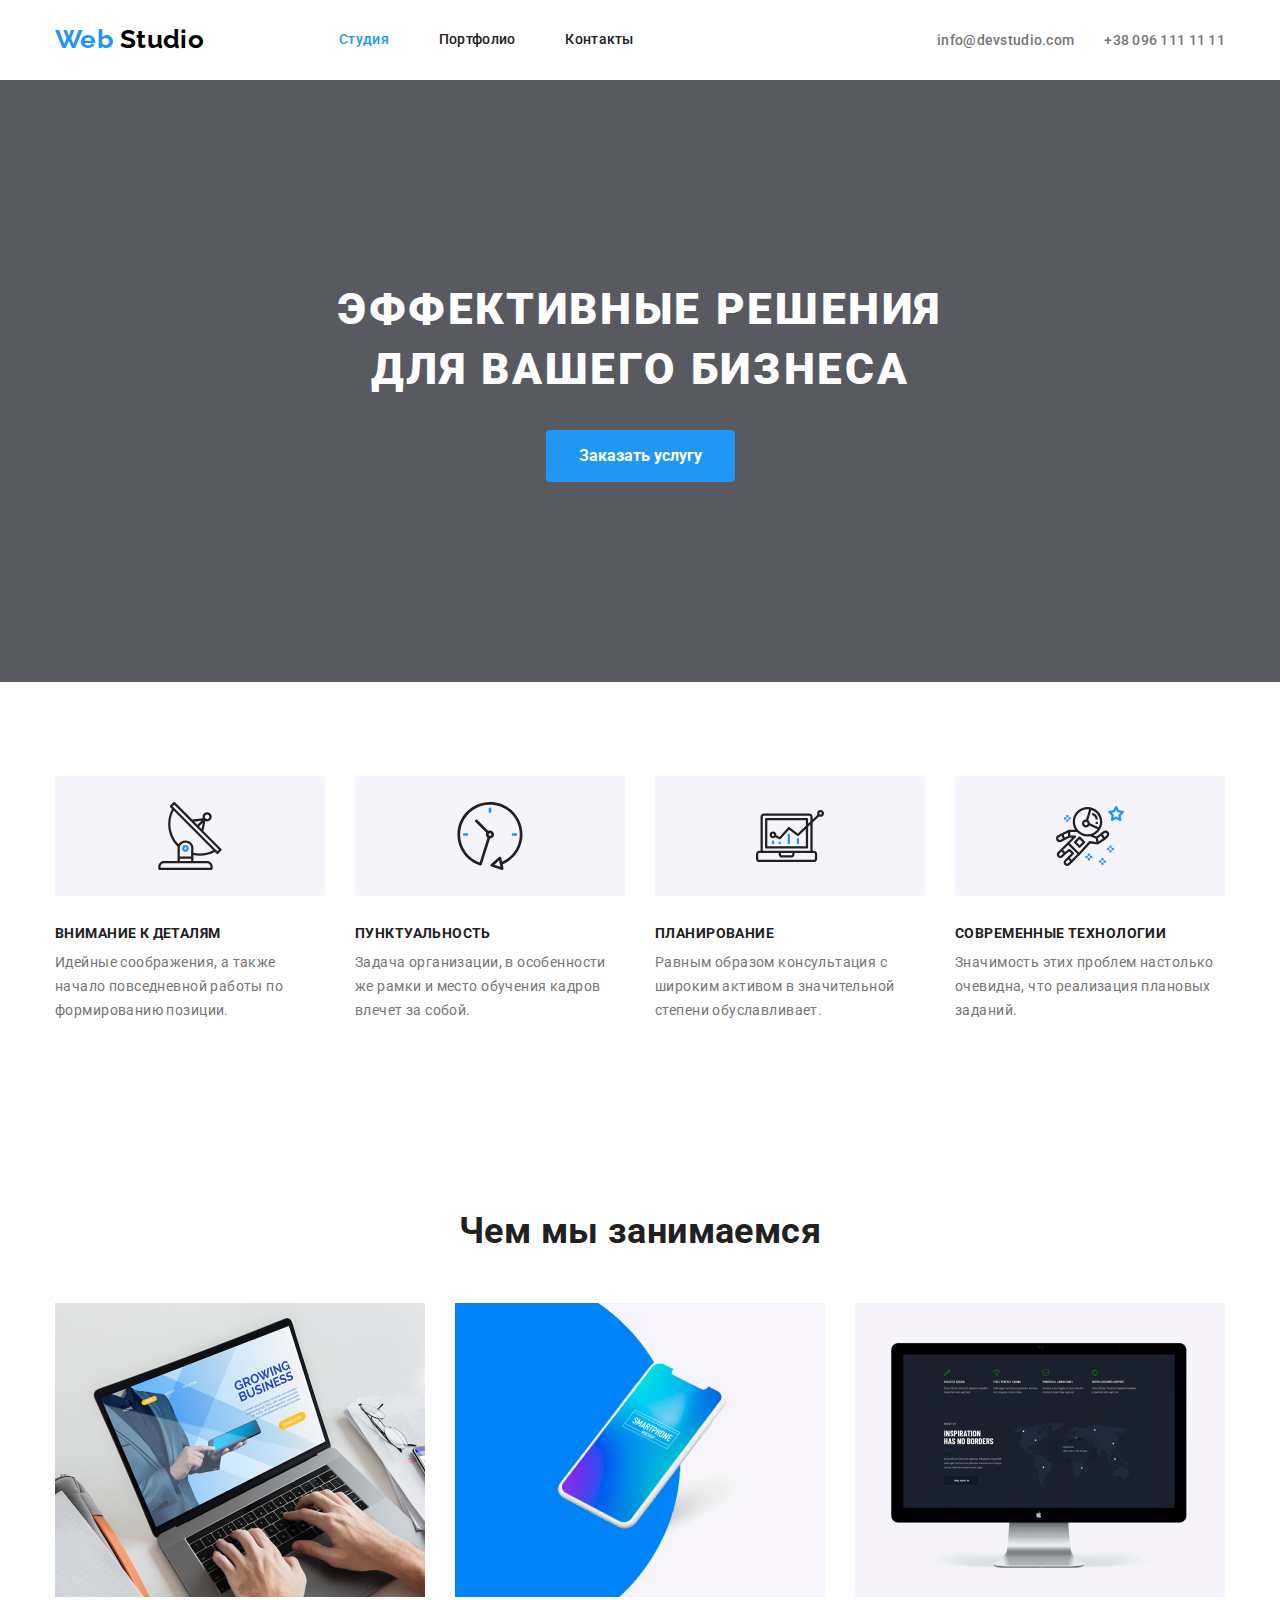
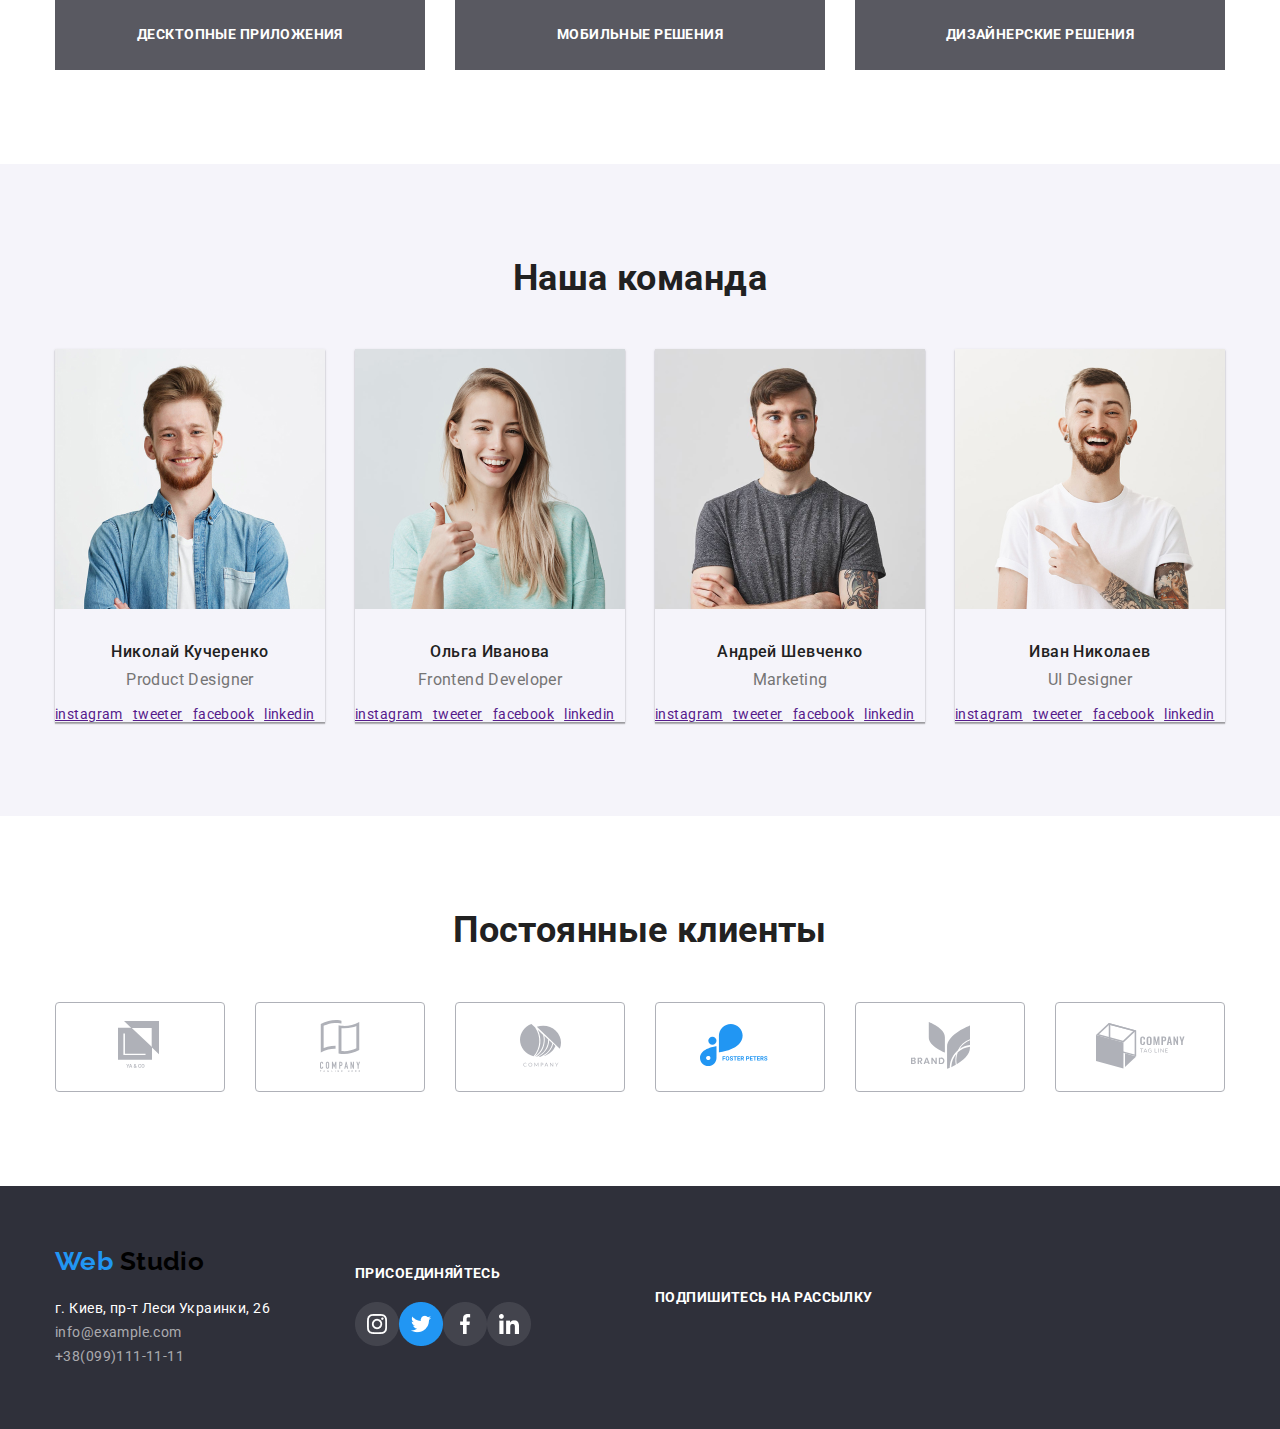
==== index.html @ c9265460 "adding working files" ====
<!DOCTYPE html>
<html lang="ru">
<head>
    <meta charset="UTF-8">
    <meta name="viewport" content="width=device-width, initial-scale=1.0">
    <title lang="en">Web Studio</title>
    <link 
    href="https://fonts.googleapis.com/css2?family=Raleway:wght@700&family=Roboto:wght@400;500;700;900&display=swap" 
    rel="stylesheet">
    <link
     rel="stylesheet" 
     href="https://cdnjs.cloudflare.com/ajax/libs/modern-normalize/0.6.0/modern-normalize.min.css"> 
    <link rel="stylesheet" href="./css/style.css">
</head>
<body>
    <header class="page-header">
        <div class="container">
            <nav class="navigation-and-logo">
                <a class="logo" href="./index.html"><span class="accent">Web</span> Studio</a>
                <ul class="site-nav">
                    <li><a class="nav-item current" href="">Студия</a></li>
                    <li><a class="nav-item" href="./portfolio.html">Портфолио</a></li>
                    <li><a class="nav-item" href="">Контакты</a></li>

                </ul>
            </nav>
                <ul class="contacts">
                    <li><a class="contacts-item" href="mailto:info@devstudio.com">info@devstudio.com</a></li>
                    <li><a class="contacts-item" href="tel:+380961111111">+38 096 111 11 11</a></li>
                </ul>
        </div>
    </header>
        <main>
            <!---block hero-->
            <section class="hero">
                <h1 class="hero-title">Эффективные решения <br> для вашего бизнеса</h1>
                <button class="modal-button" type="button">Заказать услугу</button>
            </section>
            <!---block adwantages-->
            <section class="section-block container">
                    <h2 hidden>Преимущества</h2>
                    <ul class="advantages">
                        <li class="advantages-list">
                            <img class="advantages-item" src="./images/antenna1.svg" alt="антена">
                            <h3 class="title">Внимание к деталям</h3>
                            <p class="text">Идейные соображения, а также начало повседневной работы по формированию позиции.</p>
                        </li>
                        <li class="advantages-list">
                            <img class="advantages-item" src="./images/clock1.svg" alt="часы">
                            <h3 class="title">Пунктуальность</h3>
                            <p class="text">Задача организации, в особенности же рамки и место обучения кадров влечет за собой.</p>
                        </li>
                        <li class="advantages-list">
                            <img class="advantages-item" src="./images/diagram1.svg" alt="диаграмма">
                            <h3 class="title">Планирование</h3>
                            <p class="text">Равным образом консультация с широким активом в значительной степени обуславливает.</p>
                        </li>
                        <li class="advantages-list">
                            <img class="advantages-item" src="./images/astronaut1.svg" alt="астронавт">
                            <h3 class="title">Современные технологии</h3>
                            <p class="text">Значимость этих проблем настолько очевидна, что реализация плановых заданий.</p>
                        </li>
                    </ul>
            </section>
            <!---block what we are doing-->
            <section class="section-block container">
                    <h2 class="section-title">Чем мы занимаемся</h2>
                    <ul class="activities">
                        <li class="activities-item">
                            <img src="./images/box_1.png" alt="laptop" width="370">
                        <h3 class="title-activities">ДЕСКТОПНЫЕ ПРИЛОЖЕНИЯ</h3>
                        </li>
                        <li class="activities-item">
                            <img src="./images/box_2.png" alt="smartphone" width="370">
                            <h3 class="title-activities">МОБИЛЬНЫЕ РЕШЕНИЯ</h3>
                        </li>
                        <li class="activities-item">
                            <img src="./images/box_3.png" alt="monitor" width="370">
                            <h3 class="title-activities">ДИЗАЙНЕРСКИЕ РЕШЕНИЯ</h3>
                        </li>
                    </ul>
            </section>
            <!---block our team-->
    <div class="members-wraper">
        <section class="section-block container">
            <h2 class="section-title">Наша команда</h2>
            <ul class="team">
                <li class="team-item">
                    <img src="./images/designer.jpg" alt="designer" width="270">
                    <h3 class="team-member">Николай Кучеренко</h3>
                    <p class="team-member-title">Product Designer</p>
                    <ul class="social-media-list">
                        <li class="social-media">
                            <a href="" aria-label="instagram">instagram</a>
                        </li>
                        <li class="social-media">
                            <a href="" aria-label="tweeter">tweeter</a>
                        </li>
                        <li class="social-media">
                            <a href="" aria-label="facebook">facebook</a>
                        </li>
                        <li class="social-media">
                            <a href="" aria-label="linkedin">linkedin</a>
                        </li>
                    </ul>
                </li>
                <li class="team-item">
                    <img src="./images/developer.png" alt="frontend developer" width="270">
                    <h3 class="team-member">Ольга Иванова</h3>
                    <p class="team-member-title">Frontend Developer</p>
                    <ul class="social-media-list">
                        <li class="social-media">
                            <a href="" aria-label="instagram">instagram</a>
                        </li>
                        <li class="social-media">
                            <a href="" aria-label="tweeter">tweeter</a>
                        </li>
                        <li class="social-media">
                            <a href="" aria-label="facebook">facebook</a>
                        </li>
                        <li class="social-media">
                            <a href="" aria-label="linkedin">linkedin</a>
                        </li>
                    </ul>
                </li>
                <li class="team-item">
                    <img src="./images/marketing.png" alt="marketologist" width="270">
                    <h3 class="team-member">Андрей Шевченко</h3>
                    <p class="team-member-title">Marketing</p>
                    <ul class="social-media-list">
                        <li class="social-media">
                            <a href="" aria-label="instagram">instagram</a>
                        </li>
                        <li class="social-media">
                            <a href="" aria-label="tweeter">tweeter</a>
                        </li>
                        <li class="social-media">
                            <a href="" aria-label="facebook">facebook</a>
                        </li>
                        <li class="social-media">
                            <a href="" aria-label="linkedin">linkedin</a>
                        </li>
                    </ul>
                </li>
                <li class="team-item">
                    <img src="./images/ui.png" alt="ui marketolog" width="270">
                    <h3 class="team-member">Иван Николаев</h3>
                    <p class="team-member-title">UI Designer</p>
                    <ul class="social-media-list">
                        <li class="social-media">
                            <a href="" aria-label="instagram">instagram</a>
                        </li>
                        <li class="social-media">
                            <a href="" aria-label="tweeter">tweeter</a>
                        </li>
                        <li class="social-media">
                            <a href="" aria-label="facebook">facebook</a>
                        </li>
                        <li class="social-media">
                            <a href="" aria-label="linkedin">linkedin</a>
                        </li>
                    </ul>
                </li>
            </ul>
        </section>
    </div>
        <!---block regular client-->
        <section class="section-block container">
                <h2 class="section-title">Постоянные клиенты</h2>
                <ul class="clients-list">
                    <li class="clients-item"><a href=""><img src="./images/logo1.svg" alt="client_1"></a></li>
                    <li class="clients-item"><a href=""><img src="./images/logo2.svg" alt="client_2"></a></li>
                    <li class="clients-item"><a href=""><img src="./images/logo3.svg" alt="client_3"></a></li>
                    <li class="clients-item"><a href=""><img src="./images/logo4.svg" alt="client_4"></a></li>
                    <li class="clients-item"><a href=""><img src="./images/logo5.svg" alt="client_5"></a></li>
                    <li class="clients-item"><a href=""><img src="./images/logo6.svg" alt="client_6"></a></li>
                </ul>
        </section>
    </main>
    <footer class="footer">
        <div class="container">
            <div class="footer-container1">
                <a class="logo" href="./index.html"><span class="accent">Web</span> Studio</a>
                <address class="footer-adress"> <ul>
                    <li>
                        <a class="adress" href="">г. Киев, пр-т Леси Украинки, 26</a>
                    </li>
                    <li>
                        <a class="contacts" href="mailto:info@example.com">info@example.com</a>
                    </li>
                    <li>
                    <a class="contacts" href="tel=+380991111111">+38(099)111-11-11</a>
                    </li>
                </ul> </address>
            </div>
            <div class="footer-container2">
                <b class="appeal">Присоединяйтесь</b>
                <ul class="social-media-list">
                    <li>
                        <a href="" aria-label="instagram"><img src="./images/Ellipse.png" alt=""></a>
                    </li>
                    <li>
                        <a href="" aria-label="tweeter"><img src="./images/Ellipse_2.png" alt=""></a>
                    </li>
                    <li>
                        <a href="" aria-label="facebook"><img src="./images/Ellipse_3.png" alt=""></a>
                    </li>
                    <li>
                        <a href="" aria-label="linkedin"><img src="./images/Ellipse_4.png" alt=""></a>
                    </li>
                </ul>
            </div>
            <b class="appeal">подпишитесь на рассылку</b>
        </div>
    </footer>
</body>
</html>
---- css/style.css ----
:root {
    --accent-colour: #2196F3;
    --title-text-colour: #212121;
    --background-colour: #ffffff;
    --primary-text-colour: #757575;
    --icons-colour: #AFB1B8;
    --transparent-background: rgba(47, 48, 58, 0.8);
    --logo-color: #000000;
    --background-button-color: #757575;
    }
html {
    box-sizing: border-box;
  }
  
  *,
  *::before,
  *::after {
    box-sizing: inherit;
  }

ul {
    list-style: none;
    margin: 0px;
    padding: 0px;
}
body {
    font-family: Roboto, sans-serif;
    background-color: var(--background-colour);
    letter-spacing: 0.03em;
    font-weight: 400;
    font-size: 14px;
}


/* site-header */
.container {
    width: 1200px;
    margin-left: auto;
    margin-right: auto;
    padding-left: 15px;
    padding-right: 15px;
}

.navigation-and-logo {
    display: flex;
    align-items: center;
}
.logo {
    color: var(--logo-color);
    font-family: Raleway, sans-serif;
    font-weight: bold;
    font-size: 26px;
    line-height: 1.2;
    text-decoration: none;
    display: block;
}
.logo .accent {
    color: var(--accent-colour);
}

.site-nav {
    margin-left: 85px;
}

.site-nav .nav-item:not(last-child) {
    margin-left: 50px;
}

.site-nav .nav-item {
    display: block;
    padding-top: 32px;
    padding-bottom: 32px;
    color: var(--title-text-colour);
    font-weight: 500;
    line-height: 1.14;
    letter-spacing: 0.02em;
    list-style: none;
    text-decoration: none;

}

.site-nav .nav-item:hover,
.site-nav .nav-item:focus {
     color: var(--accent-colour)
    }


.nav-item.current {
    display: block;
    padding-top: 32px;
    padding-bottom: 32px;
    color: var(--accent-colour);
    text-decoration:none;
}

.contacts, .site-nav {
    margin-top: 0px;
    margin-bottom: 0px;
    display: flex;
    }
.contacts {
    margin-left: auto;
    }
.contacts-item {
    color: var(--primary-text-colour);
    font-weight: 500;
    line-height: 1.14;
    letter-spacing: 0.02em;
    text-decoration: none;
}
.contacts-item:not(last-child) {
    margin-left: 30px;
}


.contacts .contacts-item:hover,
.contacts .contacts-item:focus { 
    color: var(--accent-colour)
}

.page-header .container {
    display: flex;
    align-items: center;
    background-color: var(--background-colour);
}
/* block hero */
.hero {
    text-align: center;
    background-color: var(--transparent-background);
    padding-top: 200px;
    padding-bottom: 200px;
}
.hero .hero-title {
    font-weight: 900;
    font-size: 44px;
    line-height: 1.36;
    letter-spacing: 0.06em;
    text-transform: uppercase;
    color: var(--background-colour);
    margin-top: 0px;
    margin-bottom: 30px;
}

/* button */
.modal-button {
    color: var(--background-colour);
    background-color: var(--accent-colour);
    font-family: inherit;
    font-weight: 700;
    font-size: 16px;
    line-height: 1.87;
    border-radius: 4px;
    padding: 10px 32px;
    min-width: 136px;
    text-align: center;
    border: 1px solid transparent;
    cursor: pointer;
}

/* site-advantages */
.advantages-list + .advantages-list {
    margin-left: 30px;
}
 .advantages-list {
     width: 270px;
 }
.advantages-item {
    display : inline-block;
    vertical-align: middle;
    border: 1px solid transparent;
    box-sizing: border-box;
    border-radius: 4px;
    width: 270px;
    height: 120px;
    padding-top: 25px;
    padding-bottom: 25px;
    background-color: #F5F4FA;
    margin-bottom: 30px;

}
.section-block {
    padding-top: 94px;
    padding-bottom: 94px;
}
.section-title {
    font-weight: 700;
    font-size: 36px;
    line-height: 1.16;
    text-align: center;
    color: var(--title-text-colour);
    margin-bottom: 50px;
    margin-top: 0px;
}
.advantages {
    display: flex;
    align-items: center;
}
.advantages .title {
    font-weight: 700;
    font-size: inherit;
    line-height: 1.14;
    text-transform: uppercase;
    color: var(--title-text-colour);
    margin-bottom: 10px;
    margin-top: 0px;
}
.advantages .text {
    font-weight: 400;
    line-height: 1.7;
    color: var(--primary-text-colour);
    margin: 0px 0px;
}

/* what-we-are-doing */
.activities {
    display: flex;
    align-items: center;
}
.title-activities {
    font-weight: 700;
    font-size: inherit;
    line-height: 1.14;
    text-align: center;
    color: var(--background-colour);
    background-color: var(--transparent-background);
    padding-top: 27px;
    padding-bottom: 27px;
    margin: 0px 0px;
}
.activities-item + .activities-item {
margin-left: 30px;
}

/* our-team */
.members-wraper {
    background-color: #F5F4FA;
}
.team {
    display: flex;
    align-items: center;
}
.team .team-member {
    font-weight: 500;
    font-size: 16px;
    line-height: 1.18;
    text-align: center;
    color: var(--title-text-colour);
    margin-top: 30px;
    margin-bottom: 10px;
}
.team .team-member-title {
    font-size: 16px;
    line-height: 1.18;
    text-align: center;
    color: var(--primary-text-colour);
    margin-top: 0px;
    margin-bottom: 16px;
}

.social-media-list {
    display: flex;
}
.social-media + .social-media {
margin-left: 10px;
}
.team-item + .team-item {
    margin-left: 30px;
}
.team-item {
    box-shadow: 
    0px 2px 1px rgba(0, 0, 0, 0.2), 
    0px 1px 1px rgba(0, 0, 0, 0.14), 
    0px 1px 3px rgba(0, 0, 0, 0.12);
}
/* regular clients */
.clients-list {
    display: flex;
    justify-content: center;
}
.clients-item {
    display : flex;
    align-items : center;
    justify-content: center;
    border: 1px solid #AFB1B8;
    box-sizing: border-box;
    border-radius: 4px;
    width: 170px;
    height: 90px;
}

.clients-item + .clients-item {
margin-left: 30px;
}
/* footer */
.footer {
 background-color:#2F303A ;
}

.footer .container {
    display: flex;
    align-items: center;
}
.footer-container1 {
    margin-right: 69px;
    padding-top: 60px;
    padding-bottom: 60px;
    width: 231px;
}
.footer-container1 .logo {
    margin-bottom: 20px;
}
.footer-container2 {
    margin-right: 94px;
    width: 206px;
}
.footer-adress .adress {
    line-height: 1.71;
    color: var(--background-colour);
    font-style: normal;
    text-decoration: none;
}

.footer-adress .contacts {
    line-height: 1.71;
    color: rgba(255, 255, 255, 0.6);
    font-style: normal;
    text-decoration: none;
}

.footer .appeal {
    display: flex;
    font-weight: 700;
    line-height: 1.14;
    text-transform: uppercase;
    color: var(--background-colour);
    margin-bottom: 20px;
}

/* styles for portfolio */      
/* button */

.button-list {
    display: flex;
    padding-top: 93px;
    padding-bottom: 50px;
    justify-content: center;
}
.button-item + .button-item {
    margin-left: 8px;
}
  .button {
    display: block;
    font-family: inherit;
    font-weight: 500;
    font-size: 16px;
    line-height: 1.62;
    text-align: center;
    color: #212121;
    background-color: #F5F4FA;
    border-radius: 4px;
    padding: 6px 22px;
    min-width: 73px;
    border: 1px solid transparent;
    cursor: pointer;
}
.button:hover,
.button:focus {
    background-color: var(--accent-colour);
    color: var(--background-colour);
}

/* our projects */
.our-projects {
    display: flex;
    flex-wrap: wrap;
    padding-bottom: 94px;
}
.project-list {
    width: 370px;
    padding-bottom: 20px;
    margin-right: 30px;
    margin-bottom: 30px;

}
.project-list:nth-child(3n) {
    margin-right: 0px;
}
.project-list:nth-last-child(-n+3) {
    margin-bottom: 30px;
}
.projects {
    text-decoration: none;
}
.projects .project-title {
font-weight: 700;
font-size: 18px;
line-height: 2.0;
letter-spacing: 0.06em;
color: var(--title-text-colour);
padding: 0px 24px 0px 24px;
margin-top: 20px;
margin-bottom: 4px;
}
.projects .project-item {
font-size: 16px;
line-height: 1.87;
color: var(--background-button-color);
padding: 0px 24px 20px 24px;
margin: 0px;
}
.projects .project-text {
font-size: 18px;
line-height: 1.56;
color: var(--background-colour);
background-color: rgba(33, 150, 243, 0.9);
padding-top: 64px;
padding-bottom: 64px;
padding-left: 24px;
padding-right: 24px;
}
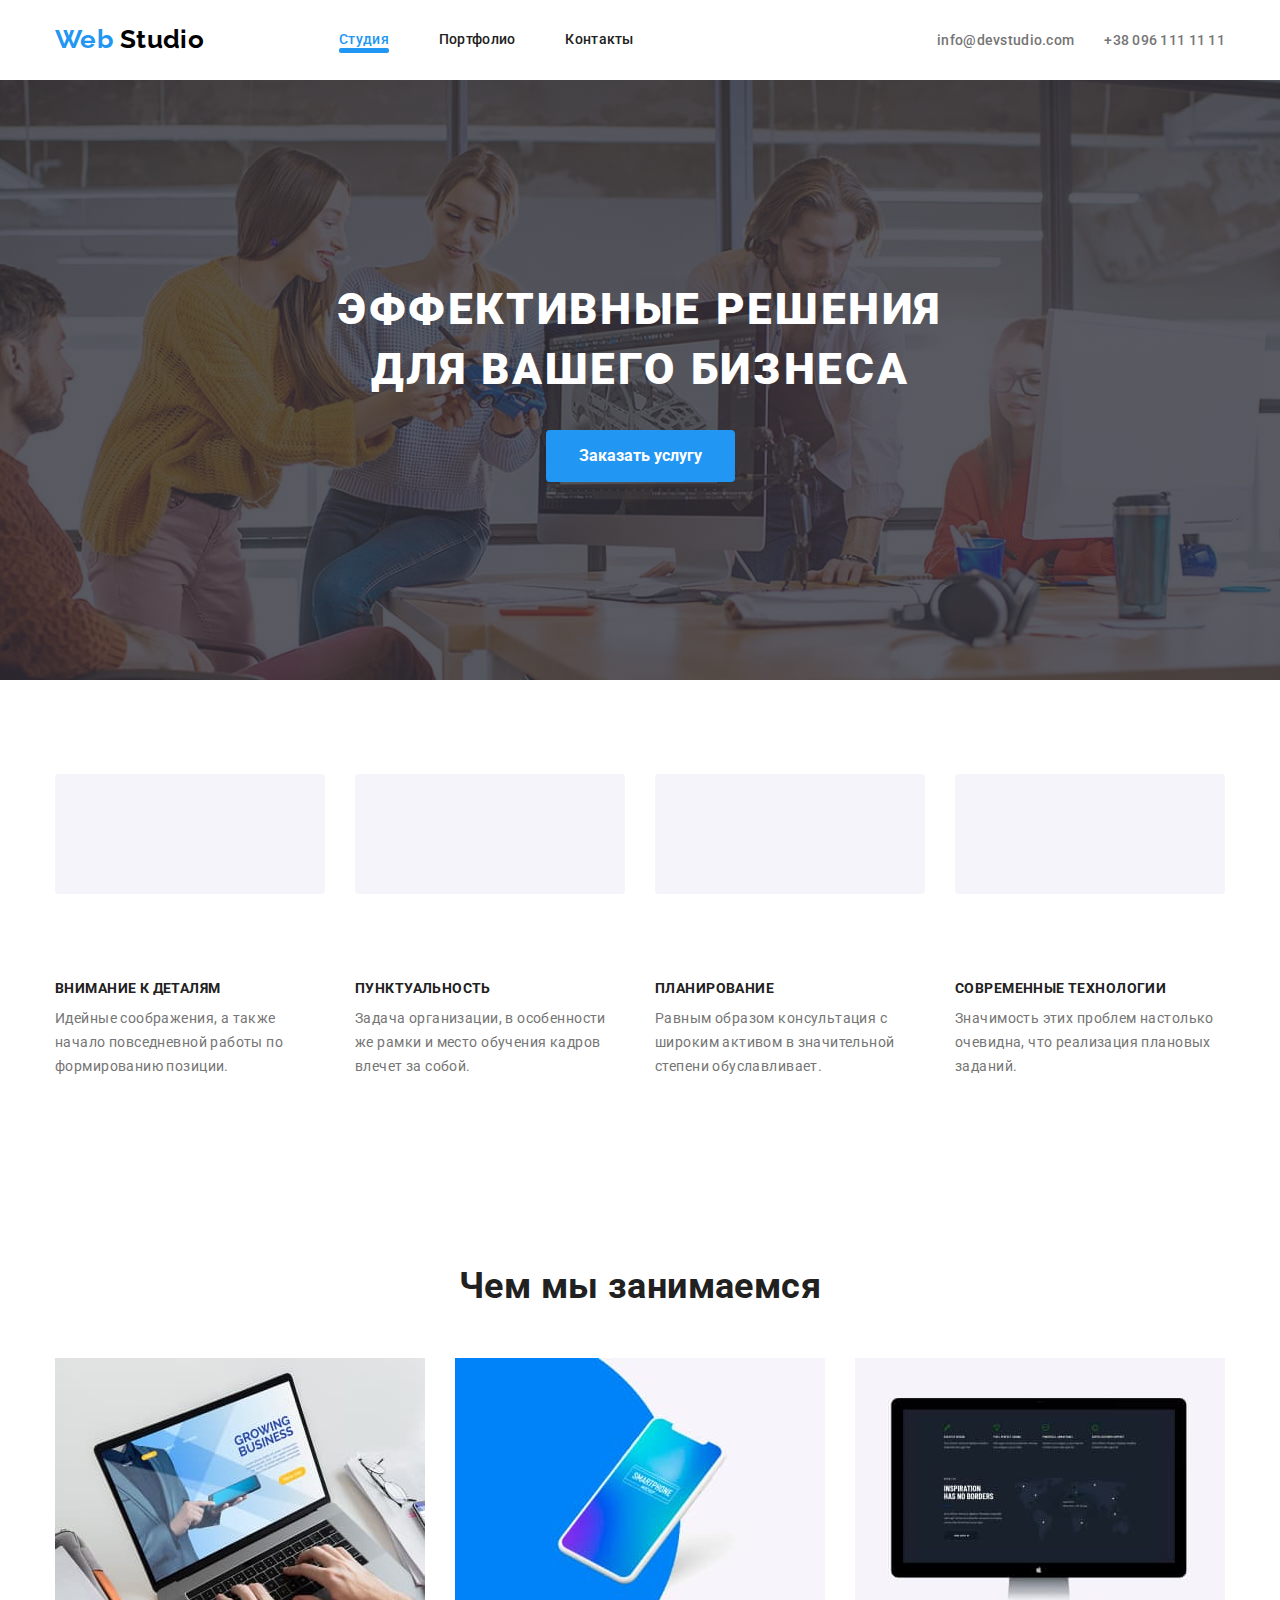
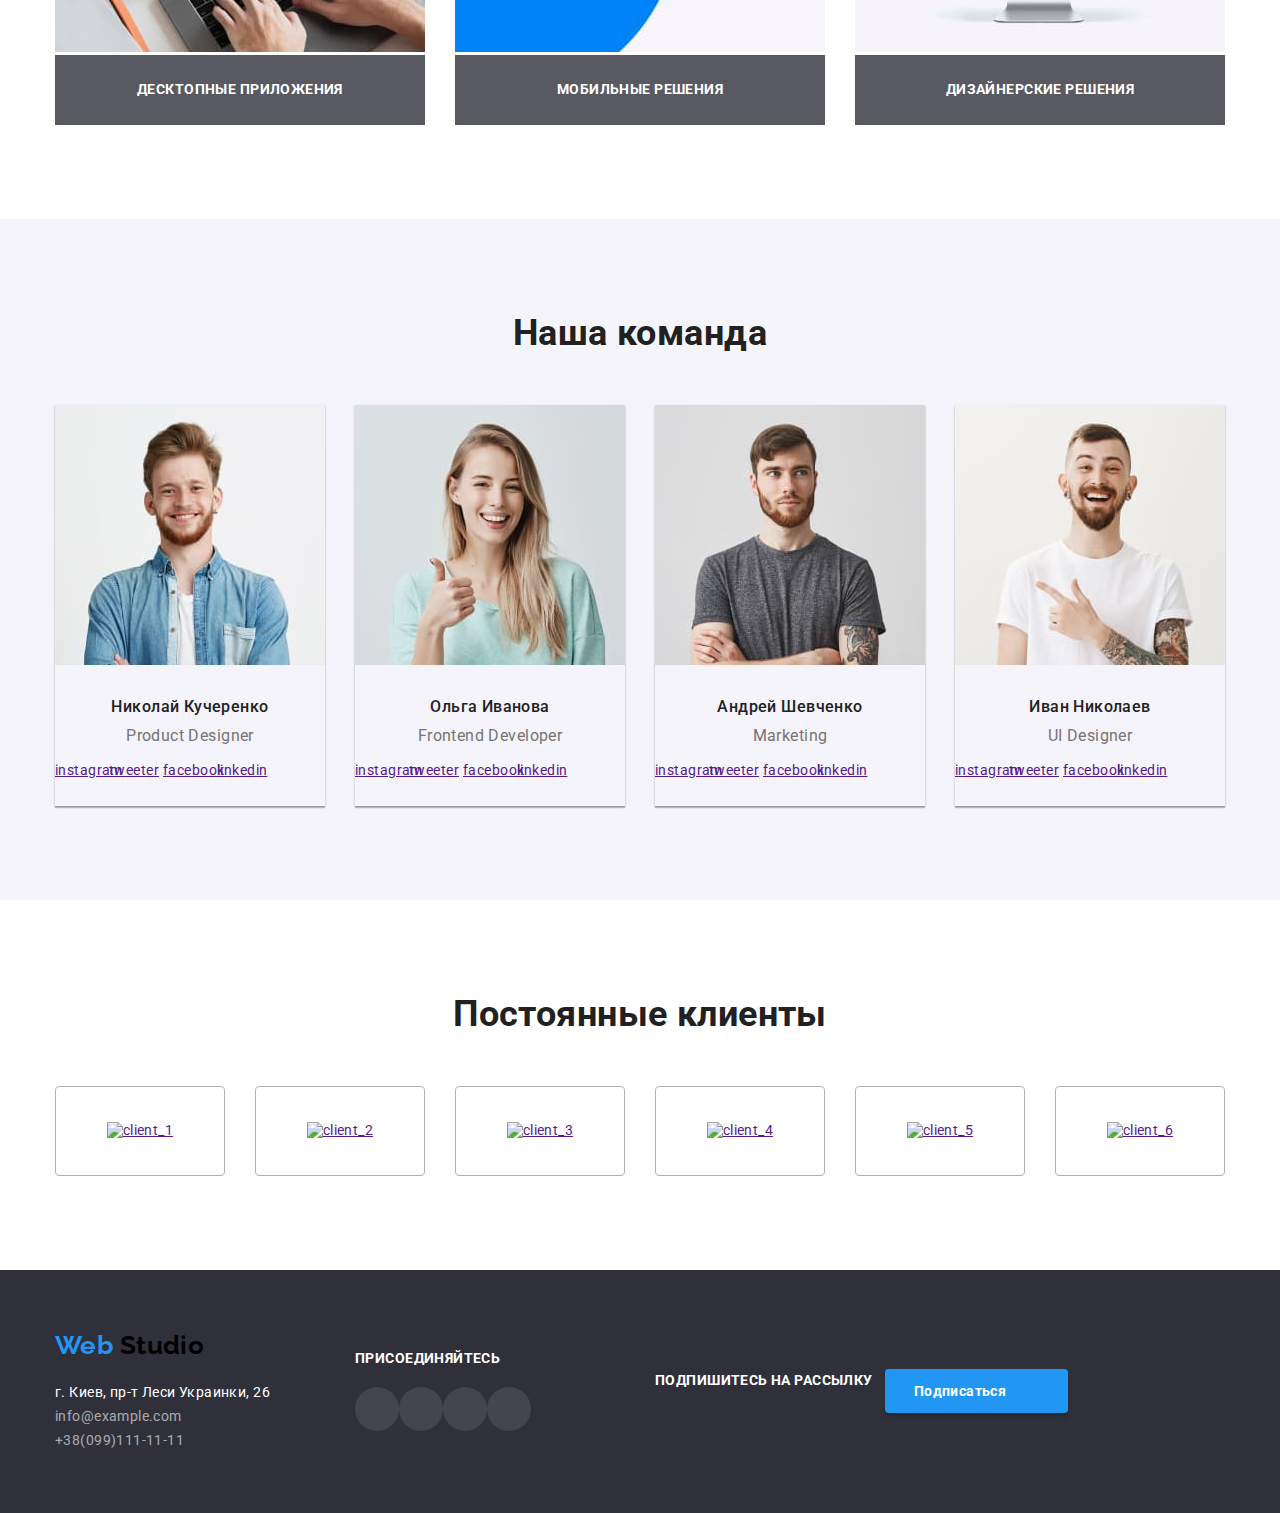
==== commit 000cd6b4: "adding sprite" ====
--- a/index.html
+++ b/index.html
@@ -19,8 +19,8 @@
                 <a class="logo" href="./index.html"><span class="accent">Web</span> Studio</a>
                 <ul class="site-nav">
                     <li><a class="nav-item current" href="">Студия</a></li>
-                    <li><a class="nav-item" href="./portfolio.html">Портфолио</a></li>
-                    <li><a class="nav-item" href="">Контакты</a></li>
+                    <li><a  class="nav-item" href="./portfolio.html">Портфолио</a></li>
+                    <li><a  class="nav-item" href="">Контакты</a></li>
 
                 </ul>
             </nav>
@@ -40,23 +40,31 @@
             <section class="section-block container">
                     <h2 hidden>Преимущества</h2>
                     <ul class="advantages">
-                        <li class="advantages-list">
-                            <img class="advantages-item" src="./images/antenna1.svg" alt="антена">
+                        <li class="advantages-list antenna">
+                            <svg class="advantages-icon" width=70px height=70px> 
+                                <use href="./images/sprite.svg#antenna"></use>
+                            </svg>
                             <h3 class="title">Внимание к деталям</h3>
                             <p class="text">Идейные соображения, а также начало повседневной работы по формированию позиции.</p>
                         </li>
-                        <li class="advantages-list">
-                            <img class="advantages-item" src="./images/clock1.svg" alt="часы">
+                        <li class="advantages-list clock">
+                            <svg class="advantages-icon"> 
+                                <use href="images/sprite.svg#icon-clock"></use>   
+                            </svg>
                             <h3 class="title">Пунктуальность</h3>
                             <p class="text">Задача организации, в особенности же рамки и место обучения кадров влечет за собой.</p>
                         </li>
-                        <li class="advantages-list">
-                            <img class="advantages-item" src="./images/diagram1.svg" alt="диаграмма">
+                        <li class="advantages-list diagram">
+                            <svg class="advantages-icon"> 
+                                <use href="./images/sprite.svg#icon-diagram"></use>
+                            </svg>
                             <h3 class="title">Планирование</h3>
                             <p class="text">Равным образом консультация с широким активом в значительной степени обуславливает.</p>
                         </li>
-                        <li class="advantages-list">
-                            <img class="advantages-item" src="./images/astronaut1.svg" alt="астронавт">
+                        <li class="advantages-list astronaut">
+                            <svg class="advantages-icon"> 
+                                <use href="./images/sprite.svg#icon-astronaut"></use>
+                            </svg>
                             <h3 class="title">Современные технологии</h3>
                             <p class="text">Значимость этих проблем настолько очевидна, что реализация плановых заданий.</p>
                         </li>
@@ -67,15 +75,15 @@
                     <h2 class="section-title">Чем мы занимаемся</h2>
                     <ul class="activities">
                         <li class="activities-item">
-                            <img src="./images/box_1.png" alt="laptop" width="370">
+                            <img src="./images/box_1.jpg" alt="laptop" width="370">
                         <h3 class="title-activities">ДЕСКТОПНЫЕ ПРИЛОЖЕНИЯ</h3>
                         </li>
                         <li class="activities-item">
-                            <img src="./images/box_2.png" alt="smartphone" width="370">
+                            <img src="./images/box_2.jpg" alt="smartphone" width="370">
                             <h3 class="title-activities">МОБИЛЬНЫЕ РЕШЕНИЯ</h3>
                         </li>
                         <li class="activities-item">
-                            <img src="./images/box_3.png" alt="monitor" width="370">
+                            <img src="./images/box_3.jpg" alt="monitor" width="370">
                             <h3 class="title-activities">ДИЗАЙНЕРСКИЕ РЕШЕНИЯ</h3>
                         </li>
                     </ul>
@@ -105,7 +113,7 @@
                     </ul>
                 </li>
                 <li class="team-item">
-                    <img src="./images/developer.png" alt="frontend developer" width="270">
+                    <img src="./images/developer.jpg" alt="frontend developer" width="270">
                     <h3 class="team-member">Ольга Иванова</h3>
                     <p class="team-member-title">Frontend Developer</p>
                     <ul class="social-media-list">
@@ -124,7 +132,7 @@
                     </ul>
                 </li>
                 <li class="team-item">
-                    <img src="./images/marketing.png" alt="marketologist" width="270">
+                    <img src="./images/marketing.jpg" alt="marketologist" width="270">
                     <h3 class="team-member">Андрей Шевченко</h3>
                     <p class="team-member-title">Marketing</p>
                     <ul class="social-media-list">
@@ -143,7 +151,7 @@
                     </ul>
                 </li>
                 <li class="team-item">
-                    <img src="./images/ui.png" alt="ui marketolog" width="270">
+                    <img src="./images/ui.jpg" alt="ui marketolog" width="270">
                     <h3 class="team-member">Иван Николаев</h3>
                     <p class="team-member-title">UI Designer</p>
                     <ul class="social-media-list">
@@ -196,21 +204,22 @@
             <div class="footer-container2">
                 <b class="appeal">Присоединяйтесь</b>
                 <ul class="social-media-list">
-                    <li>
+                    <li class="instagram">
                         <a href="" aria-label="instagram"><img src="./images/Ellipse.png" alt=""></a>
                     </li>
-                    <li>
+                    <li class="twitter">
                         <a href="" aria-label="tweeter"><img src="./images/Ellipse_2.png" alt=""></a>
                     </li>
-                    <li>
+                    <li class="facebook">
                         <a href="" aria-label="facebook"><img src="./images/Ellipse_3.png" alt=""></a>
                     </li>
-                    <li>
+                    <li class="linkedin">
                         <a href="" aria-label="linkedin"><img src="./images/Ellipse_4.png" alt=""></a>
                     </li>
                 </ul>
             </div>
             <b class="appeal">подпишитесь на рассылку</b>
+            <a class="button1" href="">Подписаться</a>
         </div>
     </footer>
 </body>
--- a/css/style.css
+++ b/css/style.css
@@ -63,7 +63,7 @@
     margin-left: 85px;
 }
 
-.site-nav .nav-item:not(last-child) {
+.site-nav li:not(last-child) {
     margin-left: 50px;
 }
 
@@ -85,13 +85,25 @@
      color: var(--accent-colour)
     }
 
-
-.nav-item.current {
+.nav-item li {
+    padding-top: 32px;
+}
+.nav-item.current{
     display: block;
-    padding-top: 32px;
-    padding-bottom: 32px;
     color: var(--accent-colour);
     text-decoration:none;
+}
+.nav-item.current::after {
+    width: 50px;
+    content: "";
+    display: block;
+    align-content: stretch;
+    position: absolute;
+    margin-bottom: 28px;
+    margin-top: 0px;
+    height: 5px;
+    background-color: var(--accent-colour);
+    border-radius: 2px;
 }
 
 .contacts, .site-nav {
@@ -122,6 +134,7 @@
 .page-header .container {
     display: flex;
     align-items: center;
+    text-align: center;
     background-color: var(--background-colour);
 }
 /* block hero */
@@ -130,6 +143,15 @@
     background-color: var(--transparent-background);
     padding-top: 200px;
     padding-bottom: 200px;
+    background-image: 
+    linear-gradient( 
+    var(--transparent-background), var(--transparent-background)),
+    url(../images/header.jpg);
+    height: 600px;
+    max-width: 1600px;
+    background-repeat: no-repeat;
+    background-position: center;
+
 }
 .hero .hero-title {
     font-weight: 900;
@@ -165,19 +187,26 @@
  .advantages-list {
      width: 270px;
  }
-.advantages-item {
-    display : inline-block;
-    vertical-align: middle;
-    border: 1px solid transparent;
-    box-sizing: border-box;
-    border-radius: 4px;
-    width: 270px;
-    height: 120px;
-    padding-top: 25px;
-    padding-bottom: 25px;
-    background-color: #F5F4FA;
-    margin-bottom: 30px;
-
+ .advantages-list::before {
+     content: "";
+     background-color: #F5F4FA;
+     display : block;
+     background-repeat: no-repeat;
+     background-position: center;
+     border: 1px solid transparent;
+     box-sizing: border-box;
+     border-radius: 4px;
+     width: 270px;
+     height: 120px;
+     padding-top: 25px;
+     padding-bottom: 25px;
+     margin-bottom: 30px;
+ }
+.advantages-icon {
+    width: 70px;
+    height: 54px;
+    padding-left: 100px;
+    padding-right: 100px;
 }
 .section-block {
     padding-top: 94px;
@@ -260,6 +289,11 @@
 
 .social-media-list {
     display: flex;
+}
+.social-media-list a {
+    width: 44px;
+    height: 44px;
+    display: block;
 }
 .social-media + .social-media {
 margin-left: 10px;
@@ -310,6 +344,31 @@
 .footer-container1 .logo {
     margin-bottom: 20px;
 }
+.footer .social-media-list a {
+    border-radius: 50%;
+    background-color: rgba(255, 255, 255, 0.1);
+}
+
+.footer .social-media-list li {
+    background-position: center;
+    background-repeat: no-repeat;
+}
+.footer .twitter {
+    background-image: url(../images/twitter1.svg);
+}
+.footer .linkedin {
+    background-image: url(../images/linkedin1.svg); 
+}
+.footer .instagram {
+    background-image: url(../images/instagram1.svg);
+}
+.footer .facebook {
+    background-image: url(../images/facebook1.svg);
+}
+.social-media-list li :hover,
+.social-media-list li :focus {
+    background-color: var(--accent-colour);
+}
 .footer-container2 {
     margin-right: 94px;
     width: 206px;
@@ -336,7 +395,33 @@
     color: var(--background-colour);
     margin-bottom: 20px;
 }
-
+.footer .button1 {
+    display: inline-flex;
+    align-items: center;
+    padding-right: 28px;
+    padding-left: 29px;
+    padding-top: 10px;
+    padding-bottom: 10px;
+    margin-left: 12px;
+    font-family: inherit;
+    font-weight: 700;
+    text-decoration: none;
+    color: var(--background-colour);
+    background-color: var(--accent-colour);
+    box-shadow: 0px 4px 4px rgba(0, 0, 0, 0.15);
+    border-radius: 4px;
+}
+
+.button1::after {
+    content: "";
+    width: 24px;
+    height: 24px;
+    margin-left: 10px;
+    background-image: url(../images/icon-send.svg);
+    background-size: contain;
+
+
+}
 /* styles for portfolio */      
 /* button */
 
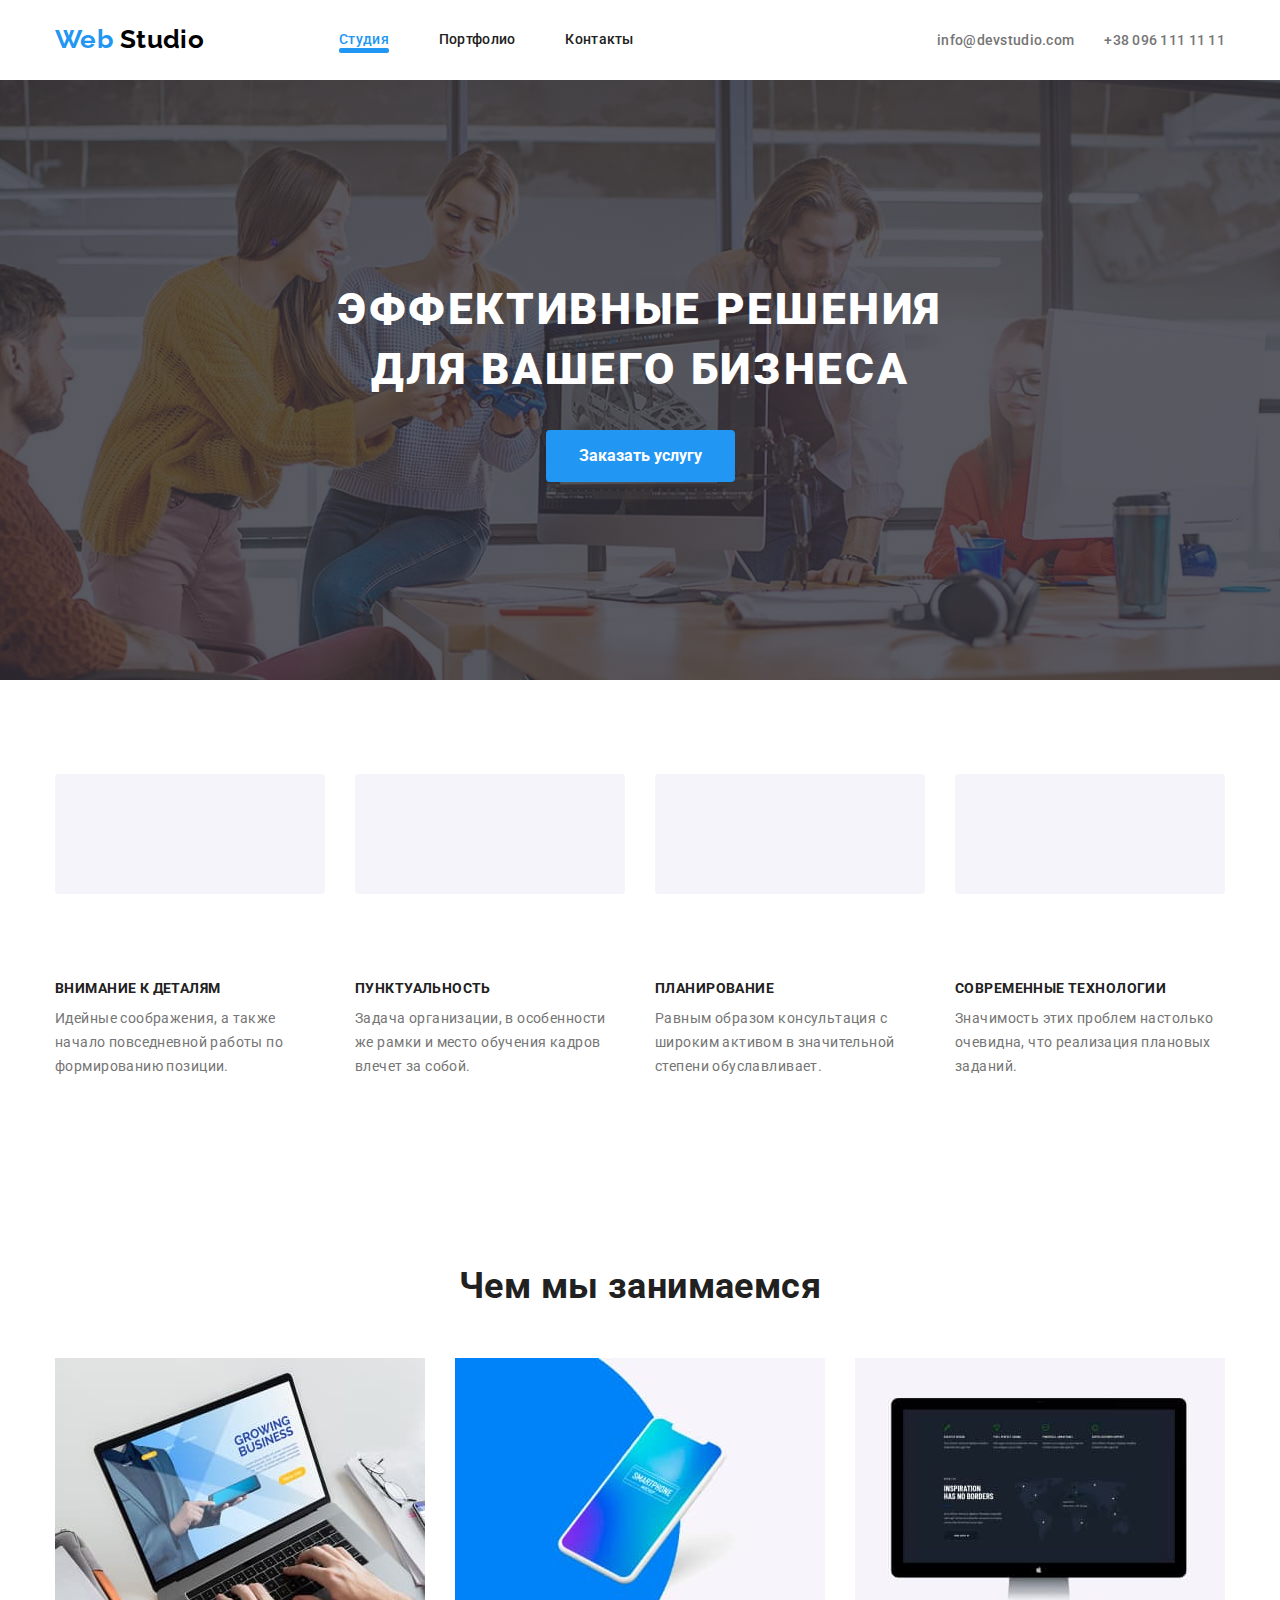
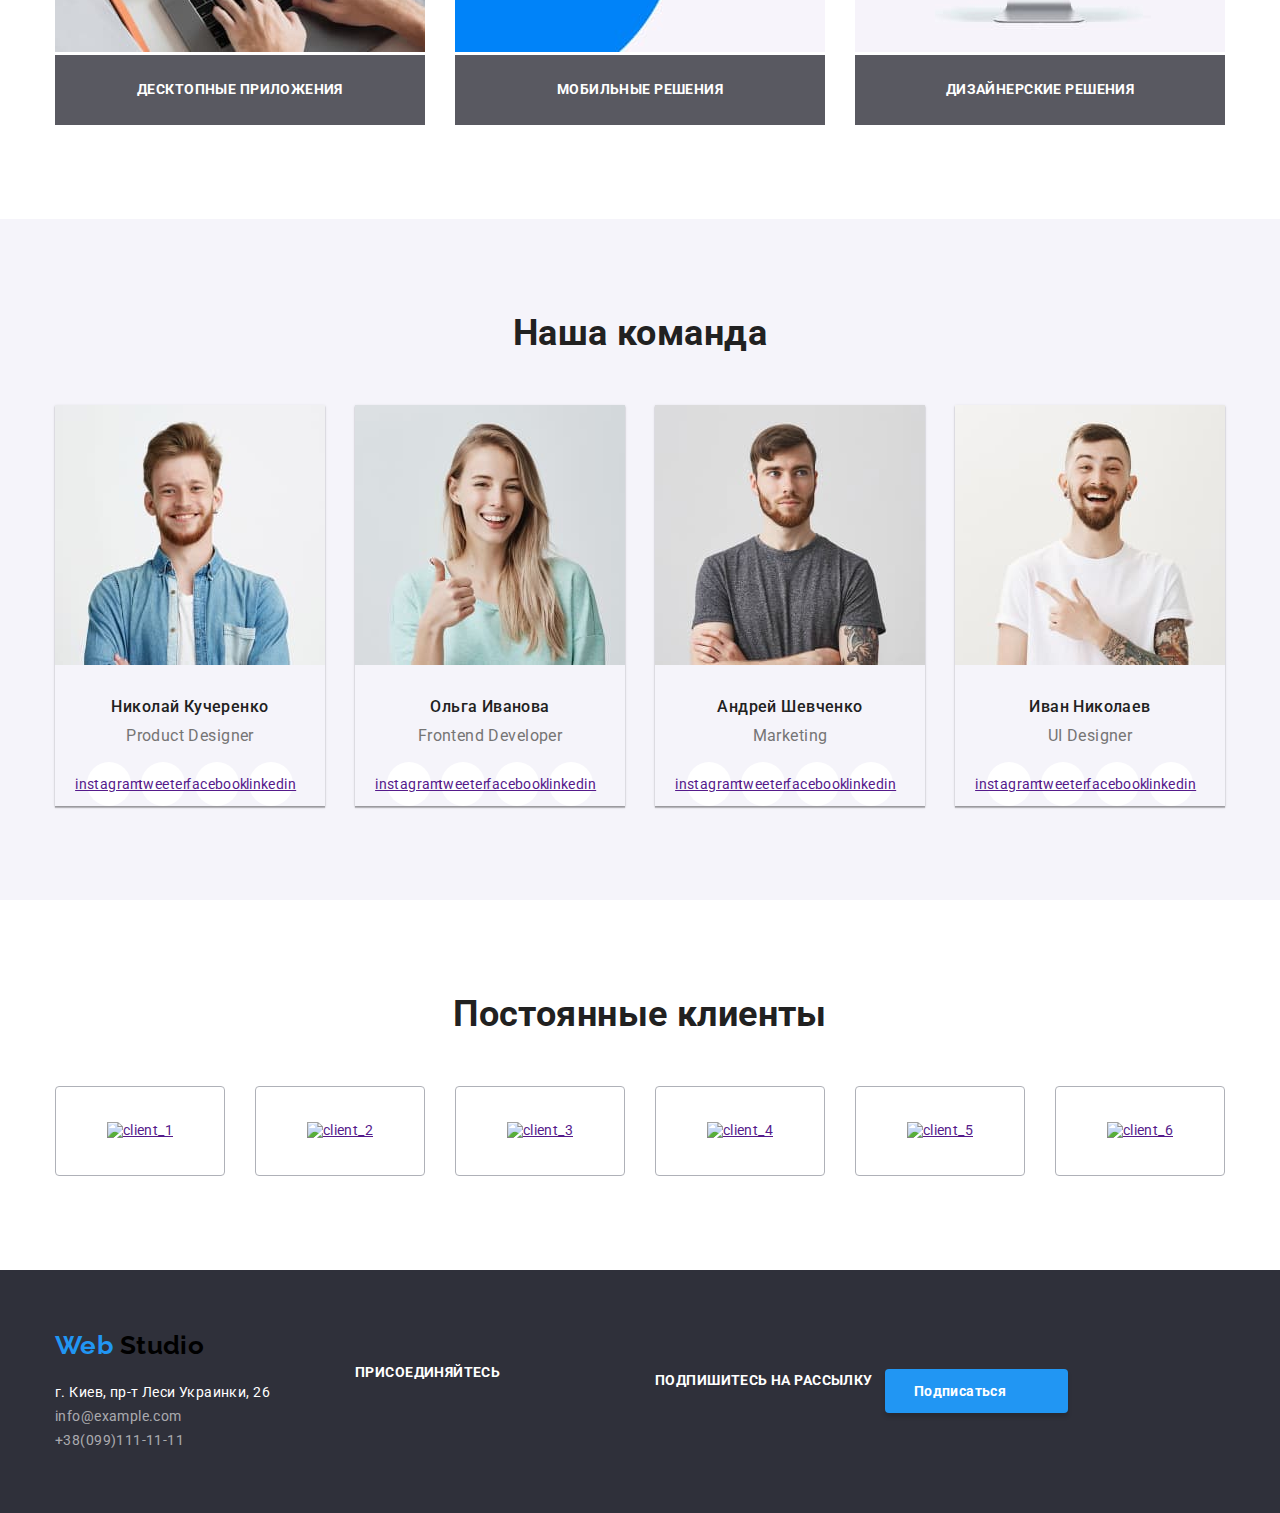
==== commit 35cb26bb: "working with sprite in block advantages" ====
--- a/index.html
+++ b/index.html
@@ -41,28 +41,28 @@
                     <h2 hidden>Преимущества</h2>
                     <ul class="advantages">
                         <li class="advantages-list antenna">
-                            <svg class="advantages-icon" width=70px height=70px> 
+                            <svg class="advantages-icon" width=70 height=70> 
                                 <use href="./images/sprite.svg#antenna"></use>
                             </svg>
                             <h3 class="title">Внимание к деталям</h3>
                             <p class="text">Идейные соображения, а также начало повседневной работы по формированию позиции.</p>
                         </li>
                         <li class="advantages-list clock">
-                            <svg class="advantages-icon"> 
+                            <svg class="advantages-icon" width=70 height=70> 
                                 <use href="images/sprite.svg#icon-clock"></use>   
                             </svg>
                             <h3 class="title">Пунктуальность</h3>
                             <p class="text">Задача организации, в особенности же рамки и место обучения кадров влечет за собой.</p>
                         </li>
                         <li class="advantages-list diagram">
-                            <svg class="advantages-icon"> 
+                            <svg class="advantages-icon" width=70 height=70> 
                                 <use href="./images/sprite.svg#icon-diagram"></use>
                             </svg>
                             <h3 class="title">Планирование</h3>
                             <p class="text">Равным образом консультация с широким активом в значительной степени обуславливает.</p>
                         </li>
                         <li class="advantages-list astronaut">
-                            <svg class="advantages-icon"> 
+                            <svg class="advantages-icon" width=70 height=70> 
                                 <use href="./images/sprite.svg#icon-astronaut"></use>
                             </svg>
                             <h3 class="title">Современные технологии</h3>
--- a/css/style.css
+++ b/css/style.css
@@ -289,11 +289,21 @@
 
 .social-media-list {
     display: flex;
-}
-.social-media-list a {
+    justify-content: center;
+}
+/* .social-media-list a {
     width: 44px;
     height: 44px;
     display: block;
+} */
+.social-media a {
+    display: flex;
+    width: 44px;
+    height: 44px;
+    border-radius: 50%;
+    background-color: var(--background-colour);
+    justify-content: center;
+    align-items: center;
 }
 .social-media + .social-media {
 margin-left: 10px;
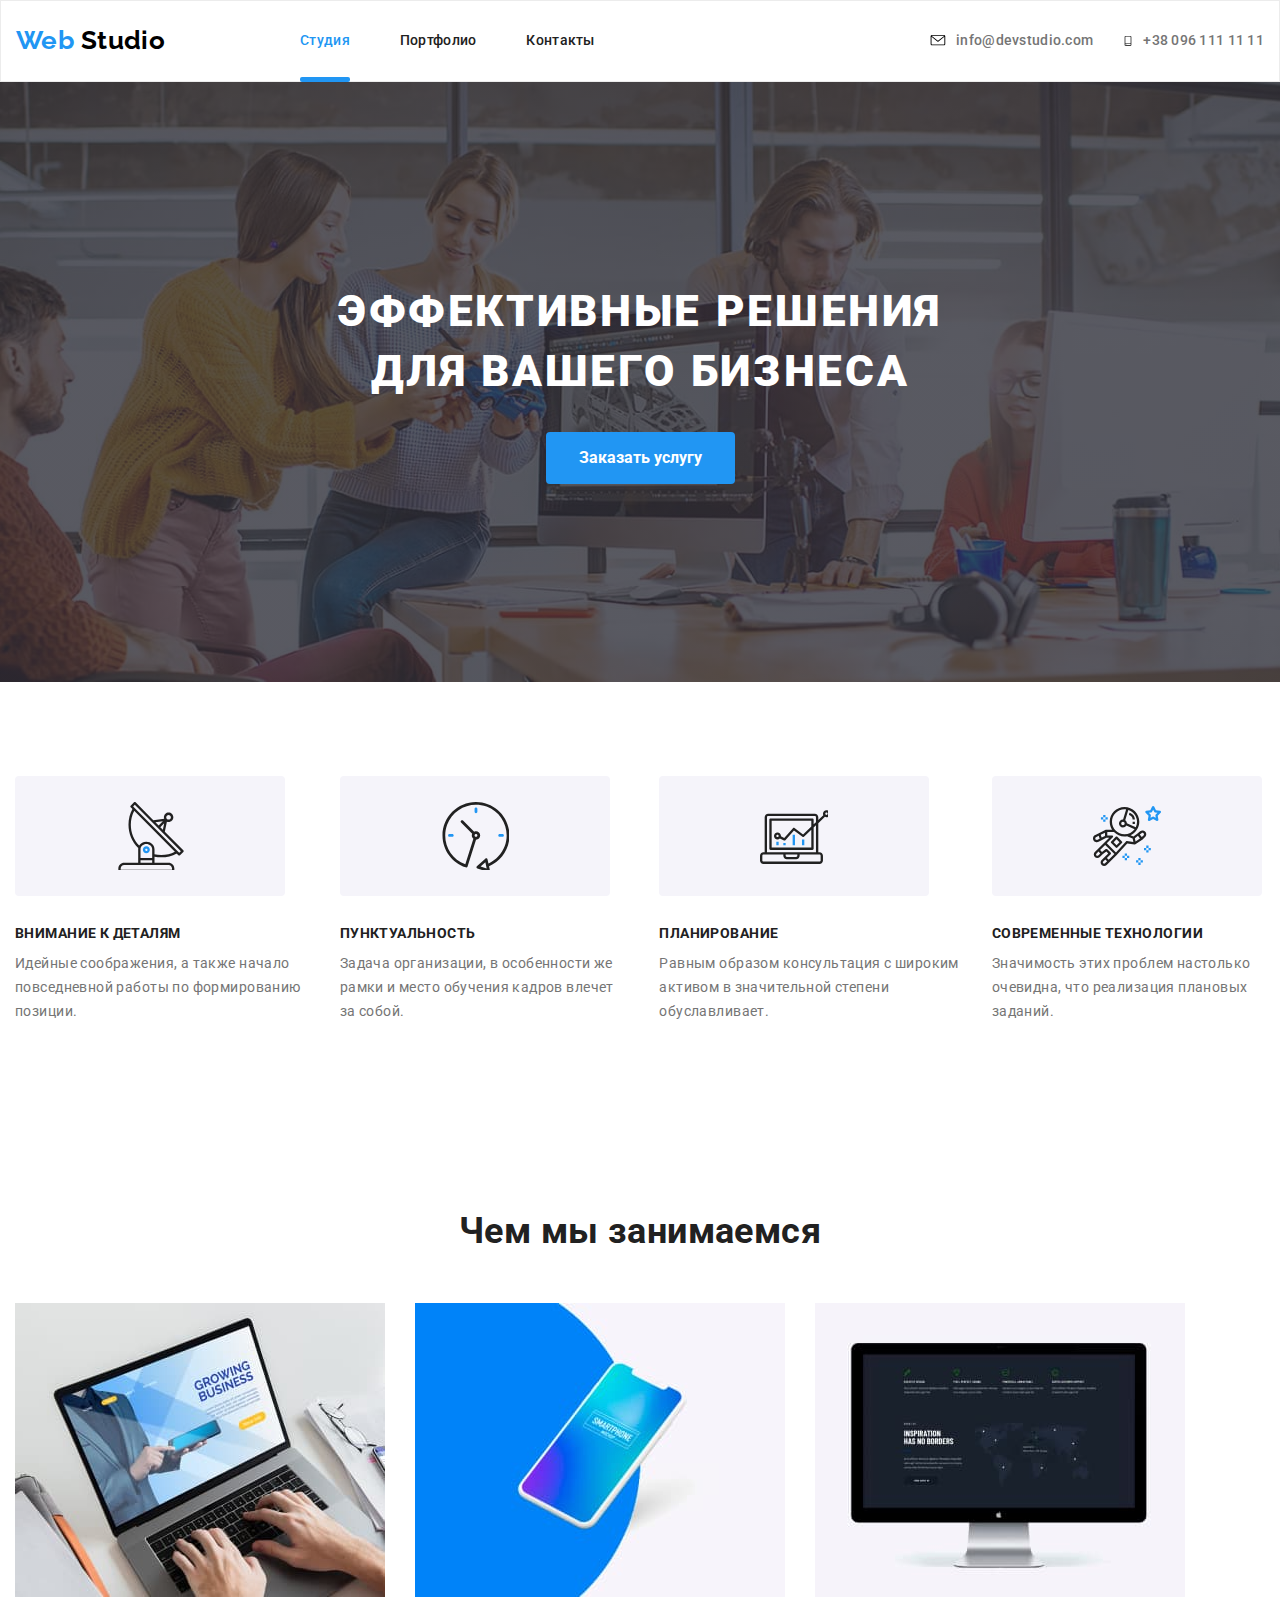
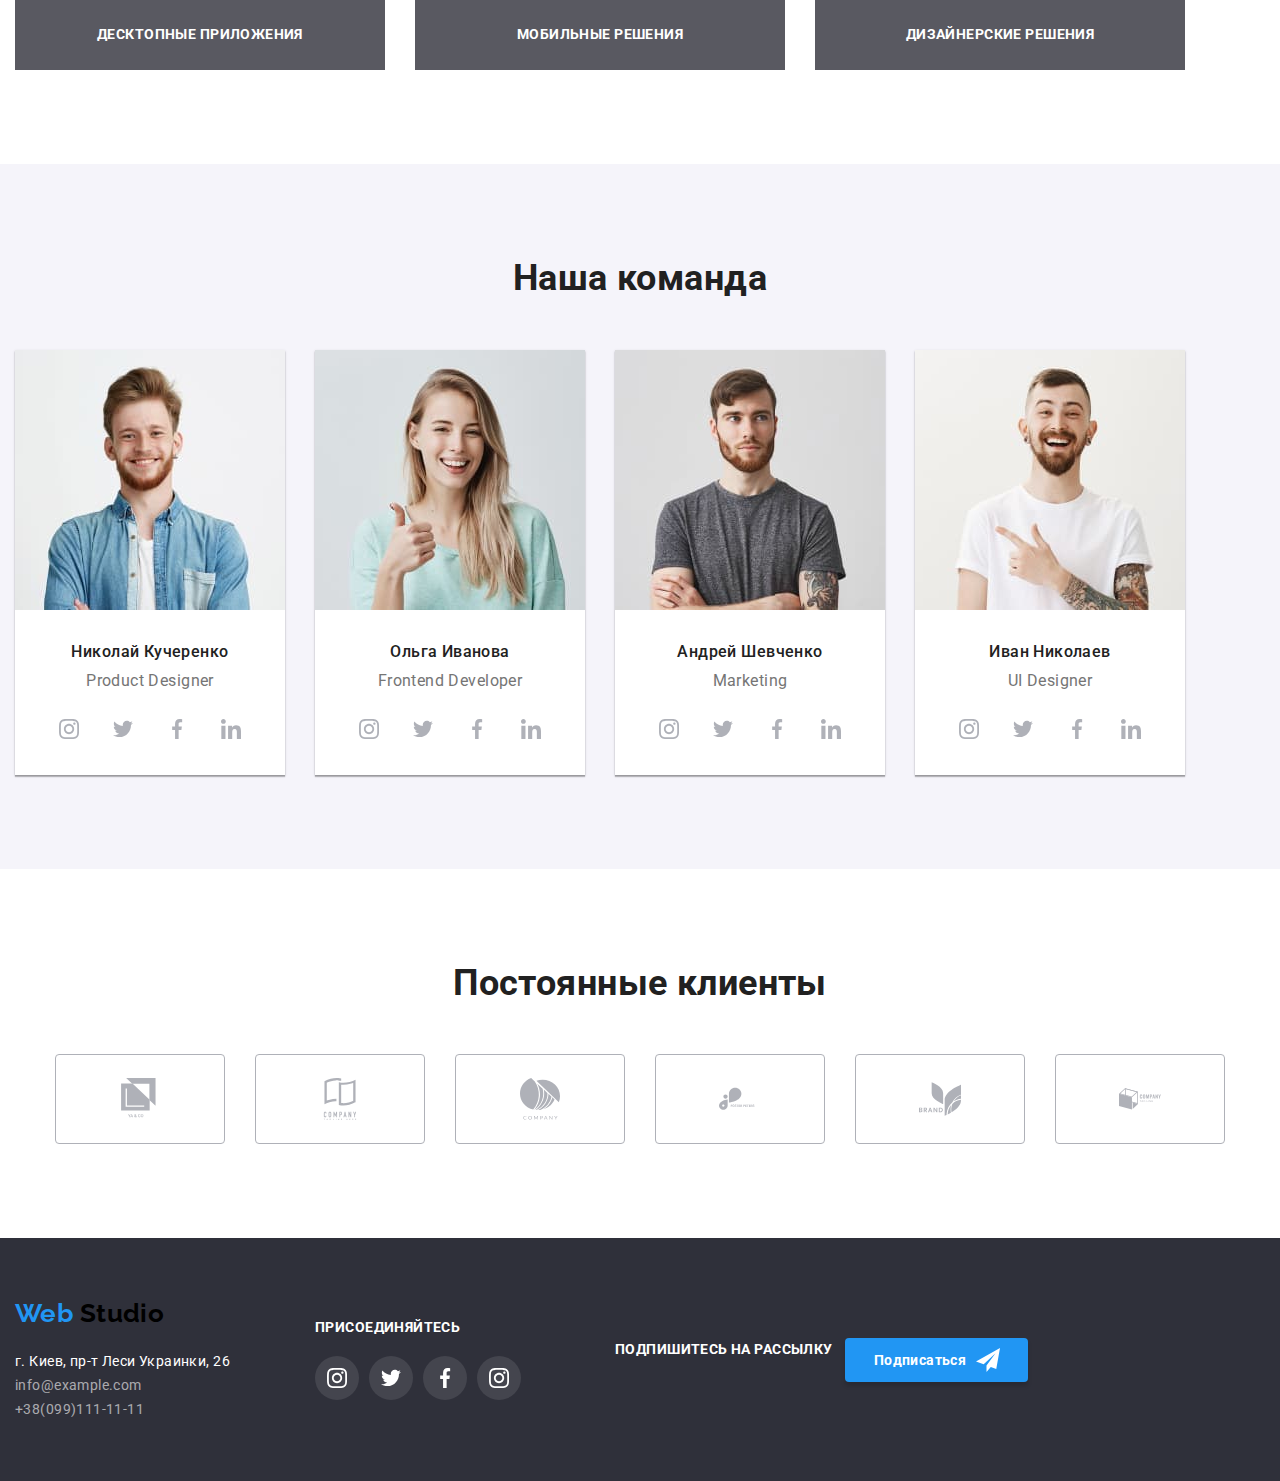
==== commit 5698a080: "adding icons, icons hover" ====
--- a/index.html
+++ b/index.html
@@ -25,8 +25,20 @@
                 </ul>
             </nav>
                 <ul class="contacts">
-                    <li><a class="contacts-item" href="mailto:info@devstudio.com">info@devstudio.com</a></li>
-                    <li><a class="contacts-item" href="tel:+380961111111">+38 096 111 11 11</a></li>
+                    <li><a class="contacts-item" href="mailto:info@devstudio.com">
+                        <svg class="contacts-icon" width=16 height=11> 
+                            <use href="images/sprite.svg#icon-envelope-hover"></use>   
+                        </svg>
+                        info@devstudio.com
+                    </a>
+                </li>
+                    <li><a class="contacts-item" href="tel:+380961111111">
+                        <svg class="contacts-icon" width=10 height=16> 
+                            <use href="images/sprite.svg#icon-smartphone"></use>   
+                        </svg>
+                        +38 096 111 11 11
+                    </a>
+                </li>
                 </ul>
         </div>
     </header>
@@ -40,23 +52,23 @@
             <section class="section-block container">
                     <h2 hidden>Преимущества</h2>
                     <ul class="advantages">
-                        <li class="advantages-list antenna">
+                        <li class="advantages-list">
                             <svg class="advantages-icon" width=70 height=70> 
-                                <use href="./images/sprite.svg#antenna"></use>
+                                <use href="./images/sprite.svg#icon-antenna"width=70 height=70></use>
                             </svg>
                             <h3 class="title">Внимание к деталям</h3>
                             <p class="text">Идейные соображения, а также начало повседневной работы по формированию позиции.</p>
                         </li>
-                        <li class="advantages-list clock">
+                        <li class="advantages-list">
                             <svg class="advantages-icon" width=70 height=70> 
-                                <use href="images/sprite.svg#icon-clock"></use>   
+                                <use href="images/sprite.svg#icon-clock" width=70 height=70></use>   
                             </svg>
                             <h3 class="title">Пунктуальность</h3>
                             <p class="text">Задача организации, в особенности же рамки и место обучения кадров влечет за собой.</p>
                         </li>
                         <li class="advantages-list diagram">
                             <svg class="advantages-icon" width=70 height=70> 
-                                <use href="./images/sprite.svg#icon-diagram"></use>
+                                <use href="./images/sprite.svg#icon-diagram" width=70 height=70></use>
                             </svg>
                             <h3 class="title">Планирование</h3>
                             <p class="text">Равным образом консультация с широким активом в значительной степени обуславливает.</p>
@@ -99,16 +111,32 @@
                     <p class="team-member-title">Product Designer</p>
                     <ul class="social-media-list">
                         <li class="social-media">
-                            <a href="" aria-label="instagram">instagram</a>
-                        </li>
-                        <li class="social-media">
-                            <a href="" aria-label="tweeter">tweeter</a>
-                        </li>
-                        <li class="social-media">
-                            <a href="" aria-label="facebook">facebook</a>
-                        </li>
-                        <li class="social-media">
-                            <a href="" aria-label="linkedin">linkedin</a>
+                            <a class="social-media-link" href="" aria-label="instagram">
+                                <svg class="media-icon" width=20 height=20> 
+                                    <use href="./images/sprite.svg#icon-instagram"></use>
+                                </svg>
+                            </a>
+                        </li>
+                        <li class="social-media">
+                            <a class="social-media-link" href="" aria-label="tweeter">
+                                <svg class="media-icon" width=20 height=20> 
+                                    <use href="./images/sprite.svg#icon-twitter"></use>
+                                </svg>
+                            </a>
+                        </li>
+                        <li class="social-media">
+                            <a class="social-media-link" href="" aria-label="facebook">
+                                <svg class="media-icon" width=20 height=20> 
+                                    <use href="./images/sprite.svg#icon-facebook"></use>
+                                </svg>   
+                            </a>
+                        </li>
+                        <li class="social-media">
+                            <a class="social-media-link" href="" aria-label="linkedin">
+                                <svg class="media-icon" width=20 height=20> 
+                                    <use href="./images/sprite.svg#icon-linkedin"></use>
+                                </svg>
+                            </a>
                         </li>
                     </ul>
                 </li>
@@ -118,16 +146,32 @@
                     <p class="team-member-title">Frontend Developer</p>
                     <ul class="social-media-list">
                         <li class="social-media">
-                            <a href="" aria-label="instagram">instagram</a>
-                        </li>
-                        <li class="social-media">
-                            <a href="" aria-label="tweeter">tweeter</a>
-                        </li>
-                        <li class="social-media">
-                            <a href="" aria-label="facebook">facebook</a>
-                        </li>
-                        <li class="social-media">
-                            <a href="" aria-label="linkedin">linkedin</a>
+                            <a class="social-media-link" href="" aria-label="instagram">
+                                <svg class="media-icon" width=20 height=20> 
+                                    <use href="./images/sprite.svg#icon-instagram"></use>
+                                </svg>
+                            </a>
+                        </li>
+                        <li class="social-media">
+                            <a class="social-media-link" href="" aria-label="tweeter">
+                                <svg class="media-icon" width=20 height=20> 
+                                    <use href="./images/sprite.svg#icon-twitter"></use>
+                                </svg>
+                            </a>
+                        </li>
+                        <li class="social-media">
+                            <a class="social-media-link" href="" aria-label="facebook">
+                                <svg class="media-icon" width=20 height=20> 
+                                    <use href="./images/sprite.svg#icon-facebook"></use>
+                                </svg>   
+                            </a>
+                        </li>
+                        <li class="social-media">
+                            <a class="social-media-link" href="" aria-label="linkedin">
+                                <svg class="media-icon" width=20 height=20> 
+                                    <use href="./images/sprite.svg#icon-linkedin"></use>
+                                </svg>
+                            </a>
                         </li>
                     </ul>
                 </li>
@@ -137,16 +181,32 @@
                     <p class="team-member-title">Marketing</p>
                     <ul class="social-media-list">
                         <li class="social-media">
-                            <a href="" aria-label="instagram">instagram</a>
-                        </li>
-                        <li class="social-media">
-                            <a href="" aria-label="tweeter">tweeter</a>
-                        </li>
-                        <li class="social-media">
-                            <a href="" aria-label="facebook">facebook</a>
-                        </li>
-                        <li class="social-media">
-                            <a href="" aria-label="linkedin">linkedin</a>
+                            <a class="social-media-link" href="" aria-label="instagram">
+                                <svg class="media-icon" width=20 height=20> 
+                                    <use href="./images/sprite.svg#icon-instagram"></use>
+                                </svg>
+                            </a>
+                        </li>
+                        <li class="social-media">
+                            <a class="social-media-link" href="" aria-label="tweeter">
+                                <svg class="media-icon" width=20 height=20> 
+                                    <use href="./images/sprite.svg#icon-twitter"></use>
+                                </svg>
+                            </a>
+                        </li>
+                        <li class="social-media">
+                            <a class="social-media-link" href="" aria-label="facebook">
+                                <svg class="media-icon" width=20 height=20> 
+                                    <use href="./images/sprite.svg#icon-facebook"></use>
+                                </svg>   
+                            </a>
+                        </li>
+                        <li class="social-media">
+                            <a class="social-media-link" href="" aria-label="linkedin">
+                                <svg class="media-icon" width=20 height=20> 
+                                    <use href="./images/sprite.svg#icon-linkedin"></use>
+                                </svg>
+                            </a>
                         </li>
                     </ul>
                 </li>
@@ -156,16 +216,32 @@
                     <p class="team-member-title">UI Designer</p>
                     <ul class="social-media-list">
                         <li class="social-media">
-                            <a href="" aria-label="instagram">instagram</a>
-                        </li>
-                        <li class="social-media">
-                            <a href="" aria-label="tweeter">tweeter</a>
-                        </li>
-                        <li class="social-media">
-                            <a href="" aria-label="facebook">facebook</a>
-                        </li>
-                        <li class="social-media">
-                            <a href="" aria-label="linkedin">linkedin</a>
+                            <a class="social-media-link" href="" aria-label="instagram">
+                                <svg class="media-icon" width=20 height=20> 
+                                    <use href="./images/sprite.svg#icon-instagram"></use>
+                                </svg>
+                            </a>
+                        </li>
+                        <li class="social-media">
+                            <a class="social-media-link" href="" aria-label="tweeter">
+                                <svg class="media-icon" width=20 height=20> 
+                                    <use href="./images/sprite.svg#icon-twitter"></use>
+                                </svg>
+                            </a>
+                        </li>
+                        <li class="social-media">
+                            <a class="social-media-link" href="" aria-label="facebook">
+                                <svg class="media-icon" width=20 height=20> 
+                                    <use href="./images/sprite.svg#icon-facebook"></use>
+                                </svg>   
+                            </a>
+                        </li>
+                        <li class="social-media">
+                            <a class="social-media-link" href="" aria-label="linkedin">
+                                <svg class="media-icon" width=20 height=20> 
+                                    <use href="./images/sprite.svg#icon-linkedin"></use>
+                                </svg>
+                            </a>
                         </li>
                     </ul>
                 </li>
@@ -176,12 +252,48 @@
         <section class="section-block container">
                 <h2 class="section-title">Постоянные клиенты</h2>
                 <ul class="clients-list">
-                    <li class="clients-item"><a href=""><img src="./images/logo1.svg" alt="client_1"></a></li>
-                    <li class="clients-item"><a href=""><img src="./images/logo2.svg" alt="client_2"></a></li>
-                    <li class="clients-item"><a href=""><img src="./images/logo3.svg" alt="client_3"></a></li>
-                    <li class="clients-item"><a href=""><img src="./images/logo4.svg" alt="client_4"></a></li>
-                    <li class="clients-item"><a href=""><img src="./images/logo5.svg" alt="client_5"></a></li>
-                    <li class="clients-item"><a href=""><img src="./images/logo6.svg" alt="client_6"></a></li>
+                    <li class="clients-item">
+                        <a href="">
+                            <svg class="clients-icon" width=44 height=49> 
+                                <use href="./images/sprite.svg#icon-logo1"></use>
+                            </svg>
+                        </a>
+                    </li>
+                    <li class="clients-item">
+                        <a href="">
+                            <svg class="clients-icon" width=40 height=52> 
+                                <use href="./images/sprite.svg#icon-logo2"></use>
+                            </svg>
+                        </a>
+                    </li>
+                    <li class="clients-item">
+                        <a href="">
+                            <svg class="clients-icon" width=41 height=43> 
+                                <use href="./images/sprite.svg#icon-logo3"></use>
+                            </svg>
+                        </a>
+                    </li>
+                    <li class="clients-item">
+                        <a href="">
+                            <svg class="clients-icon" width=80 height=42> 
+                                <use href="./images/sprite.svg#icon-logo4" width=80 height=42></use>
+                            </svg>
+                        </a>
+                    </li>
+                    <li class="clients-item">
+                        <a href="">
+                            <svg class="clients-icon" width=59 height=47> 
+                                <use href="./images/sprite.svg#icon-logo5"></use>
+                            </svg>
+                        </a>
+                    </li>
+                    <li class="clients-item">
+                        <a href="">
+                            <svg class="clients-icon" width=88 height=45> 
+                                <use href="./images/sprite.svg#icon-logo6"></use>
+                            </svg> 
+                        </a>
+                    </li>
                 </ul>
         </section>
     </main>
@@ -204,22 +316,43 @@
             <div class="footer-container2">
                 <b class="appeal">Присоединяйтесь</b>
                 <ul class="social-media-list">
-                    <li class="instagram">
-                        <a href="" aria-label="instagram"><img src="./images/Ellipse.png" alt=""></a>
-                    </li>
-                    <li class="twitter">
-                        <a href="" aria-label="tweeter"><img src="./images/Ellipse_2.png" alt=""></a>
-                    </li>
-                    <li class="facebook">
-                        <a href="" aria-label="facebook"><img src="./images/Ellipse_3.png" alt=""></a>
-                    </li>
-                    <li class="linkedin">
-                        <a href="" aria-label="linkedin"><img src="./images/Ellipse_4.png" alt=""></a>
+                    <li class="social-media-item">
+                        <a href="" aria-label="instagram">
+                            <svg width=20 height=20> 
+                                <use href="./images/sprite.svg#icon-instagram-1"></use>
+                            </svg>
+                        </a>
+                    </li>
+                    <li class="social-media-item">
+                        <a href="" aria-label="twitter">
+                            <svg width=20 height=20> 
+                                <use href="./images/sprite.svg#icon-twitter-1"></use>
+                            </svg>
+                        </a>
+                    </li>
+                    <li class="social-media-item">
+                        <a href="" aria-label="facebook">
+                            <svg width=20 height=20> 
+                                <use href="./images/sprite.svg#icon-facebook-1"></use>
+                            </svg>   
+                        </a>
+                    </li>
+                    <li class="social-media-item">
+                        <a href="" aria-label="linkedin">
+                            <svg width=20 height=20> 
+                                <use href="./images/sprite.svg#icon-instagram-1"></use>
+                            </svg> 
+                        </a>
                     </li>
                 </ul>
             </div>
             <b class="appeal">подпишитесь на рассылку</b>
-            <a class="button1" href="">Подписаться</a>
+            <a class="button1" href="">
+                Подписаться
+                <svg class="button-icon" width=24 height=24> 
+                    <use href="./images/sprite.svg#icon-send"></use>
+                </svg>
+            </a>
         </div>
     </footer>
 </body>
--- a/css/style.css
+++ b/css/style.css
@@ -35,7 +35,7 @@
 
 /* site-header */
 .container {
-    width: 1200px;
+    min-width: 1200px;
     margin-left: auto;
     margin-right: auto;
     padding-left: 15px;
@@ -99,8 +99,8 @@
     display: block;
     align-content: stretch;
     position: absolute;
-    margin-bottom: 28px;
-    margin-top: 0px;
+    margin-bottom: 0px;
+    margin-top: 28px;
     height: 5px;
     background-color: var(--accent-colour);
     border-radius: 2px;
@@ -115,6 +115,8 @@
     margin-left: auto;
     }
 .contacts-item {
+    display: flex;
+    align-items: center;
     color: var(--primary-text-colour);
     font-weight: 500;
     line-height: 1.14;
@@ -131,11 +133,19 @@
     color: var(--accent-colour)
 }
 
+.contacts .contacts-item:hover .contacts-icon {
+    fill: var(--accent-colour);
+}
+.contacts-icon {
+    margin-right: 10px;
+    color: var(--icons-colour);
+}
 .page-header .container {
     display: flex;
     align-items: center;
     text-align: center;
     background-color: var(--background-colour);
+    border: 1px solid #ECECEC;
 }
 /* block hero */
 .hero {
@@ -184,29 +194,20 @@
 .advantages-list + .advantages-list {
     margin-left: 30px;
 }
- .advantages-list {
-     width: 270px;
- }
- .advantages-list::before {
-     content: "";
-     background-color: #F5F4FA;
-     display : block;
-     background-repeat: no-repeat;
-     background-position: center;
-     border: 1px solid transparent;
-     box-sizing: border-box;
-     border-radius: 4px;
-     width: 270px;
-     height: 120px;
-     padding-top: 25px;
-     padding-bottom: 25px;
-     margin-bottom: 30px;
- }
+
 .advantages-icon {
-    width: 70px;
-    height: 54px;
+    display : block;
+    background-color: #F5F4FA;
+    border: 1px solid transparent;
+    box-sizing: border-box;
+    border-radius: 4px;
+    width: 270px;
+    height: 120px;
+    padding-top: 25px;
+    padding-bottom: 25px;
     padding-left: 100px;
     padding-right: 100px;
+    margin-bottom: 30px;
 }
 .section-block {
     padding-top: 94px;
@@ -291,11 +292,7 @@
     display: flex;
     justify-content: center;
 }
-/* .social-media-list a {
-    width: 44px;
-    height: 44px;
-    display: block;
-} */
+
 .social-media a {
     display: flex;
     width: 44px;
@@ -308,10 +305,18 @@
 .social-media + .social-media {
 margin-left: 10px;
 }
+.media-icon {
+    fill: var(--icons-colour);
+}
+.social-media-link:hover .media-icon {
+    fill: var(--background-colour);
+}
 .team-item + .team-item {
     margin-left: 30px;
 }
 .team-item {
+    padding-bottom: 24px;
+    background-color: var(--background-colour);
     box-shadow: 
     0px 2px 1px rgba(0, 0, 0, 0.2), 
     0px 1px 1px rgba(0, 0, 0, 0.14), 
@@ -322,7 +327,7 @@
     display: flex;
     justify-content: center;
 }
-.clients-item {
+.clients-item a {
     display : flex;
     align-items : center;
     justify-content: center;
@@ -333,8 +338,21 @@
     height: 90px;
 }
 
+.clients-icon {
+    fill: var(--icons-colour);
+    width: 80px;
+    height: 42px;
+}
+
 .clients-item + .clients-item {
 margin-left: 30px;
+}
+.clients-item a:hover{
+    color: var(--accent-colour);
+    border: 1px solid var(--accent-colour);
+}
+.clients-item a:hover .clients-icon {
+    fill: var(--accent-colour);
 }
 /* footer */
 .footer {
@@ -355,26 +373,19 @@
     margin-bottom: 20px;
 }
 .footer .social-media-list a {
+    display: flex;
+    width: 44px;
+    height: 44px;
     border-radius: 50%;
+    justify-content: center;
+    align-items: center;
     background-color: rgba(255, 255, 255, 0.1);
 }
 
-.footer .social-media-list li {
-    background-position: center;
-    background-repeat: no-repeat;
-}
-.footer .twitter {
-    background-image: url(../images/twitter1.svg);
-}
-.footer .linkedin {
-    background-image: url(../images/linkedin1.svg); 
-}
-.footer .instagram {
-    background-image: url(../images/instagram1.svg);
-}
-.footer .facebook {
-    background-image: url(../images/facebook1.svg);
-}
+.social-media-item + .social-media-item {
+margin-left: 10px;
+}
+
 .social-media-list li :hover,
 .social-media-list li :focus {
     background-color: var(--accent-colour);
@@ -422,7 +433,11 @@
     border-radius: 4px;
 }
 
-.button1::after {
+.button-icon {
+    margin-left: 10px;
+}
+
+/* .button1::after {
     content: "";
     width: 24px;
     height: 24px;
@@ -431,7 +446,7 @@
     background-size: contain;
 
 
-}
+} */
 /* styles for portfolio */      
 /* button */
 
@@ -463,6 +478,9 @@
 .button:focus {
     background-color: var(--accent-colour);
     color: var(--background-colour);
+    box-shadow: 0px 2px 2px rgba(0, 0, 0, 0.12), 
+    0px 1px 2px rgba(0, 0, 0, 0.08), 
+    0px 3px 1px rgba(0, 0, 0, 0.1);
 }
 
 /* our projects */
@@ -473,10 +491,13 @@
 }
 .project-list {
     width: 370px;
-    padding-bottom: 20px;
     margin-right: 30px;
     margin-bottom: 30px;
-
+}
+.project-list:hover {
+    box-shadow: 1px 4px 6px rgba(0, 0, 0, 0.16), 
+    0px 4px 4px rgba(0, 0, 0, 0.06), 
+    0px 1px 1px rgba(0, 0, 0, 0.12);
 }
 .project-list:nth-child(3n) {
     margin-right: 0px;
@@ -513,4 +534,6 @@
 padding-bottom: 64px;
 padding-left: 24px;
 padding-right: 24px;
+margin-top: 0px;
+margin-bottom: 0px;
 }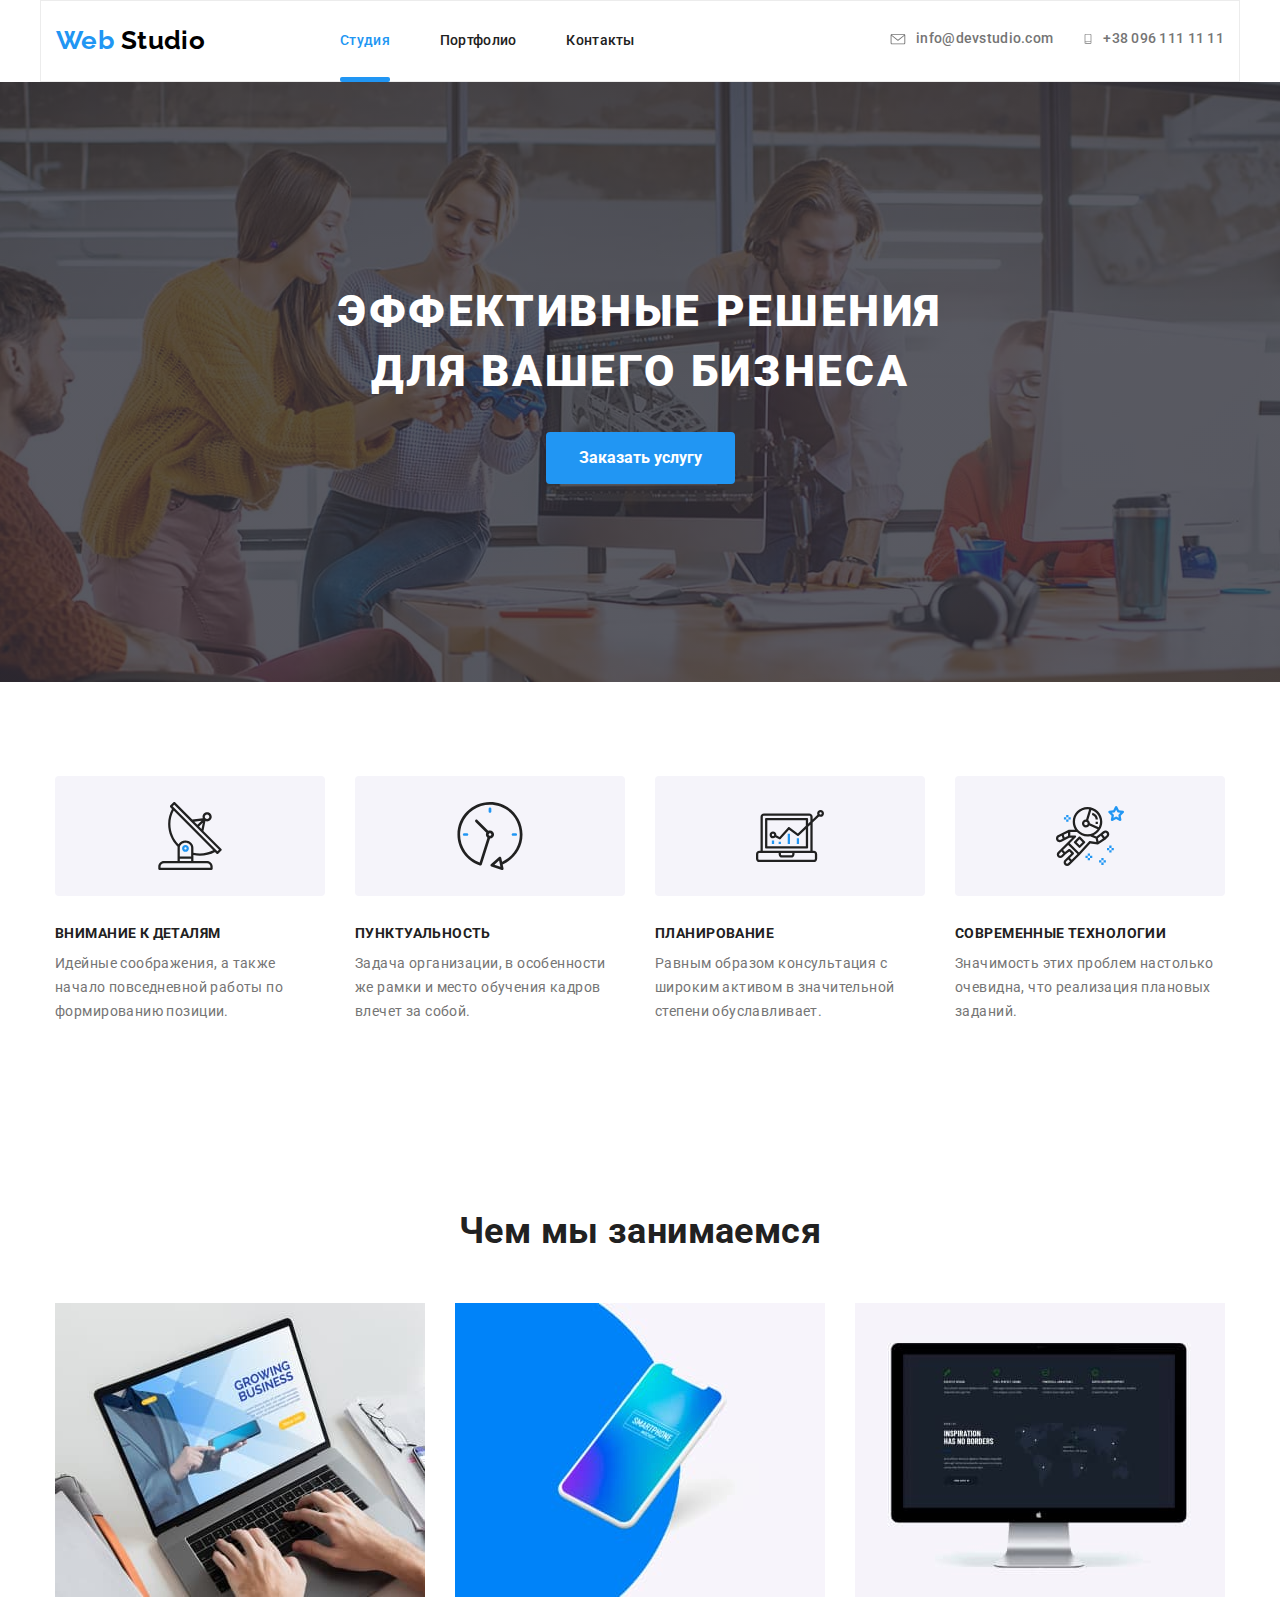
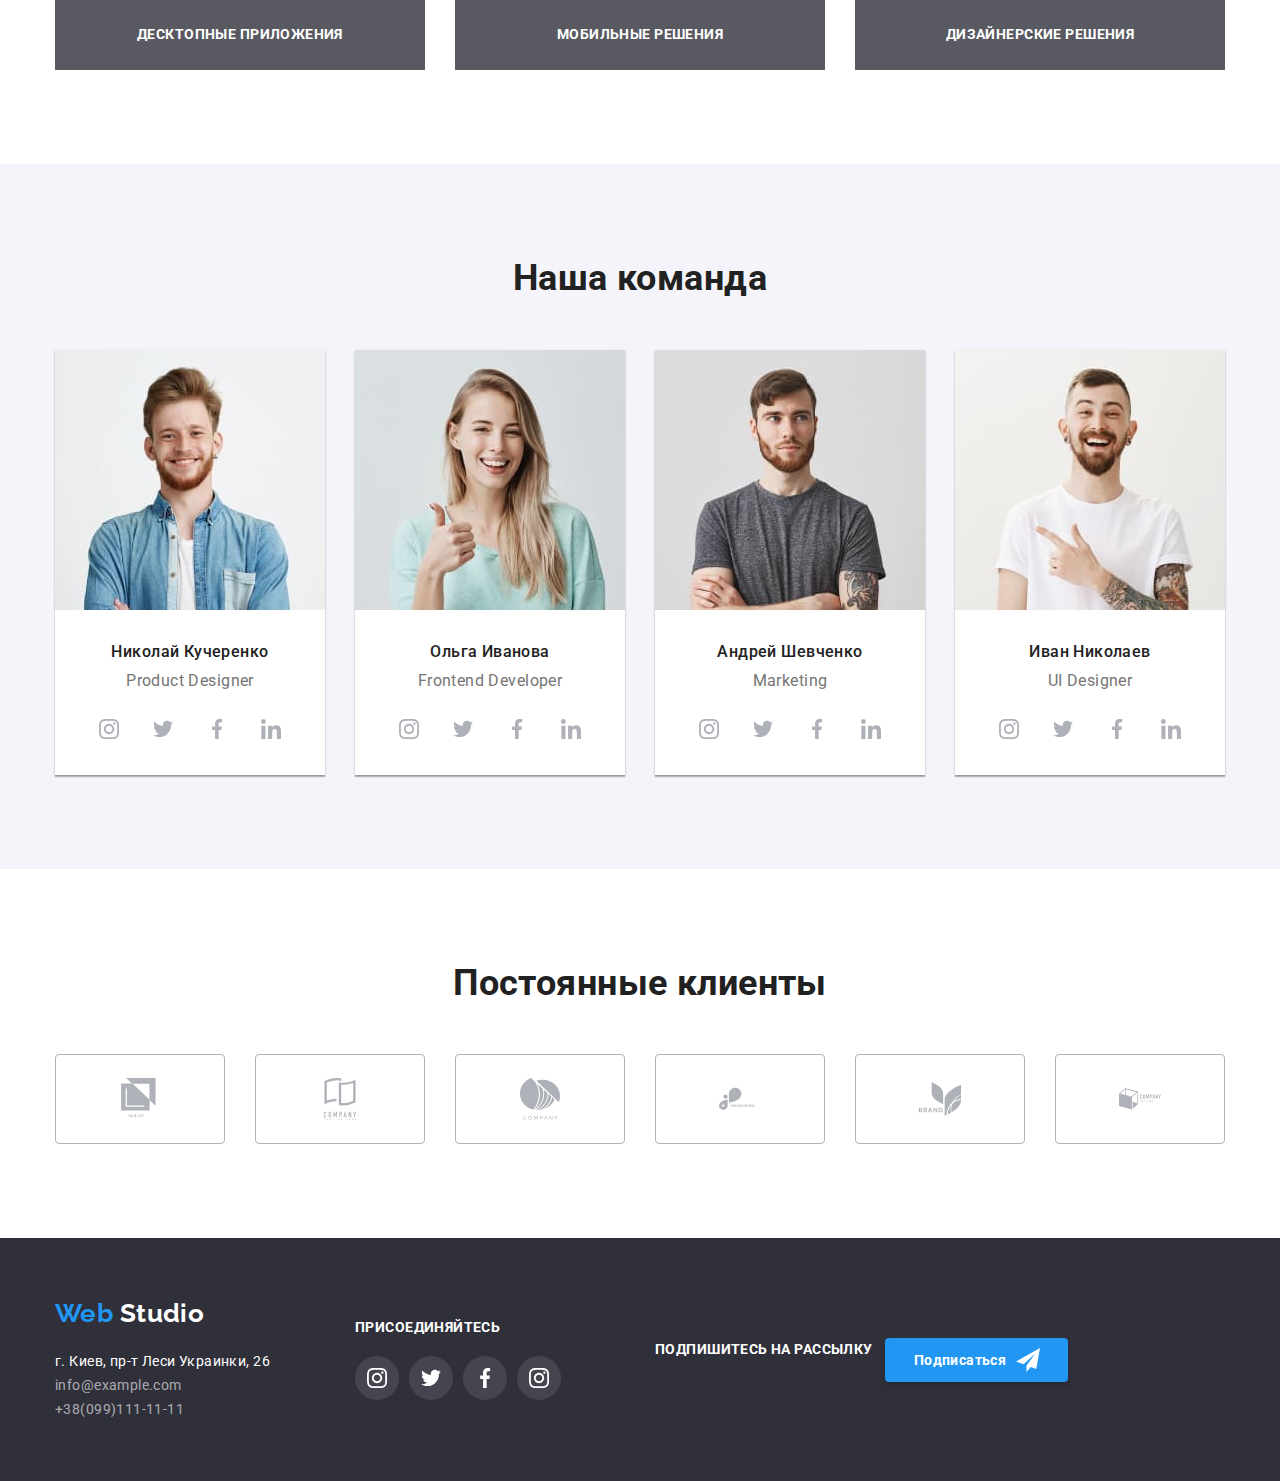
==== commit 891f9e13: "Corrections" ====
--- a/index.html
+++ b/index.html
@@ -54,21 +54,21 @@
                     <ul class="advantages">
                         <li class="advantages-list">
                             <svg class="advantages-icon" width=70 height=70> 
-                                <use href="./images/sprite.svg#icon-antenna"width=70 height=70></use>
+                                <use href="./images/sprite.svg#icon-antenna"></use>
                             </svg>
                             <h3 class="title">Внимание к деталям</h3>
                             <p class="text">Идейные соображения, а также начало повседневной работы по формированию позиции.</p>
                         </li>
                         <li class="advantages-list">
                             <svg class="advantages-icon" width=70 height=70> 
-                                <use href="images/sprite.svg#icon-clock" width=70 height=70></use>   
+                                <use href="images/sprite.svg#icon-clock"></use>   
                             </svg>
                             <h3 class="title">Пунктуальность</h3>
                             <p class="text">Задача организации, в особенности же рамки и место обучения кадров влечет за собой.</p>
                         </li>
                         <li class="advantages-list diagram">
                             <svg class="advantages-icon" width=70 height=70> 
-                                <use href="./images/sprite.svg#icon-diagram" width=70 height=70></use>
+                                <use href="./images/sprite.svg#icon-diagram"></use>
                             </svg>
                             <h3 class="title">Планирование</h3>
                             <p class="text">Равным образом консультация с широким активом в значительной степени обуславливает.</p>
--- a/css/style.css
+++ b/css/style.css
@@ -35,7 +35,7 @@
 
 /* site-header */
 .container {
-    min-width: 1200px;
+    width: 1200px;
     margin-left: auto;
     margin-right: auto;
     padding-left: 15px;
@@ -115,7 +115,7 @@
     margin-left: auto;
     }
 .contacts-item {
-    display: flex;
+    display: inline-flex;
     align-items: center;
     color: var(--primary-text-colour);
     font-weight: 500;
@@ -138,7 +138,7 @@
 }
 .contacts-icon {
     margin-right: 10px;
-    color: var(--icons-colour);
+    fill: var(--primary-text-colour);
 }
 .page-header .container {
     display: flex;
@@ -370,6 +370,7 @@
     width: 231px;
 }
 .footer-container1 .logo {
+    color: var(--background-colour);
     margin-bottom: 20px;
 }
 .footer .social-media-list a {
